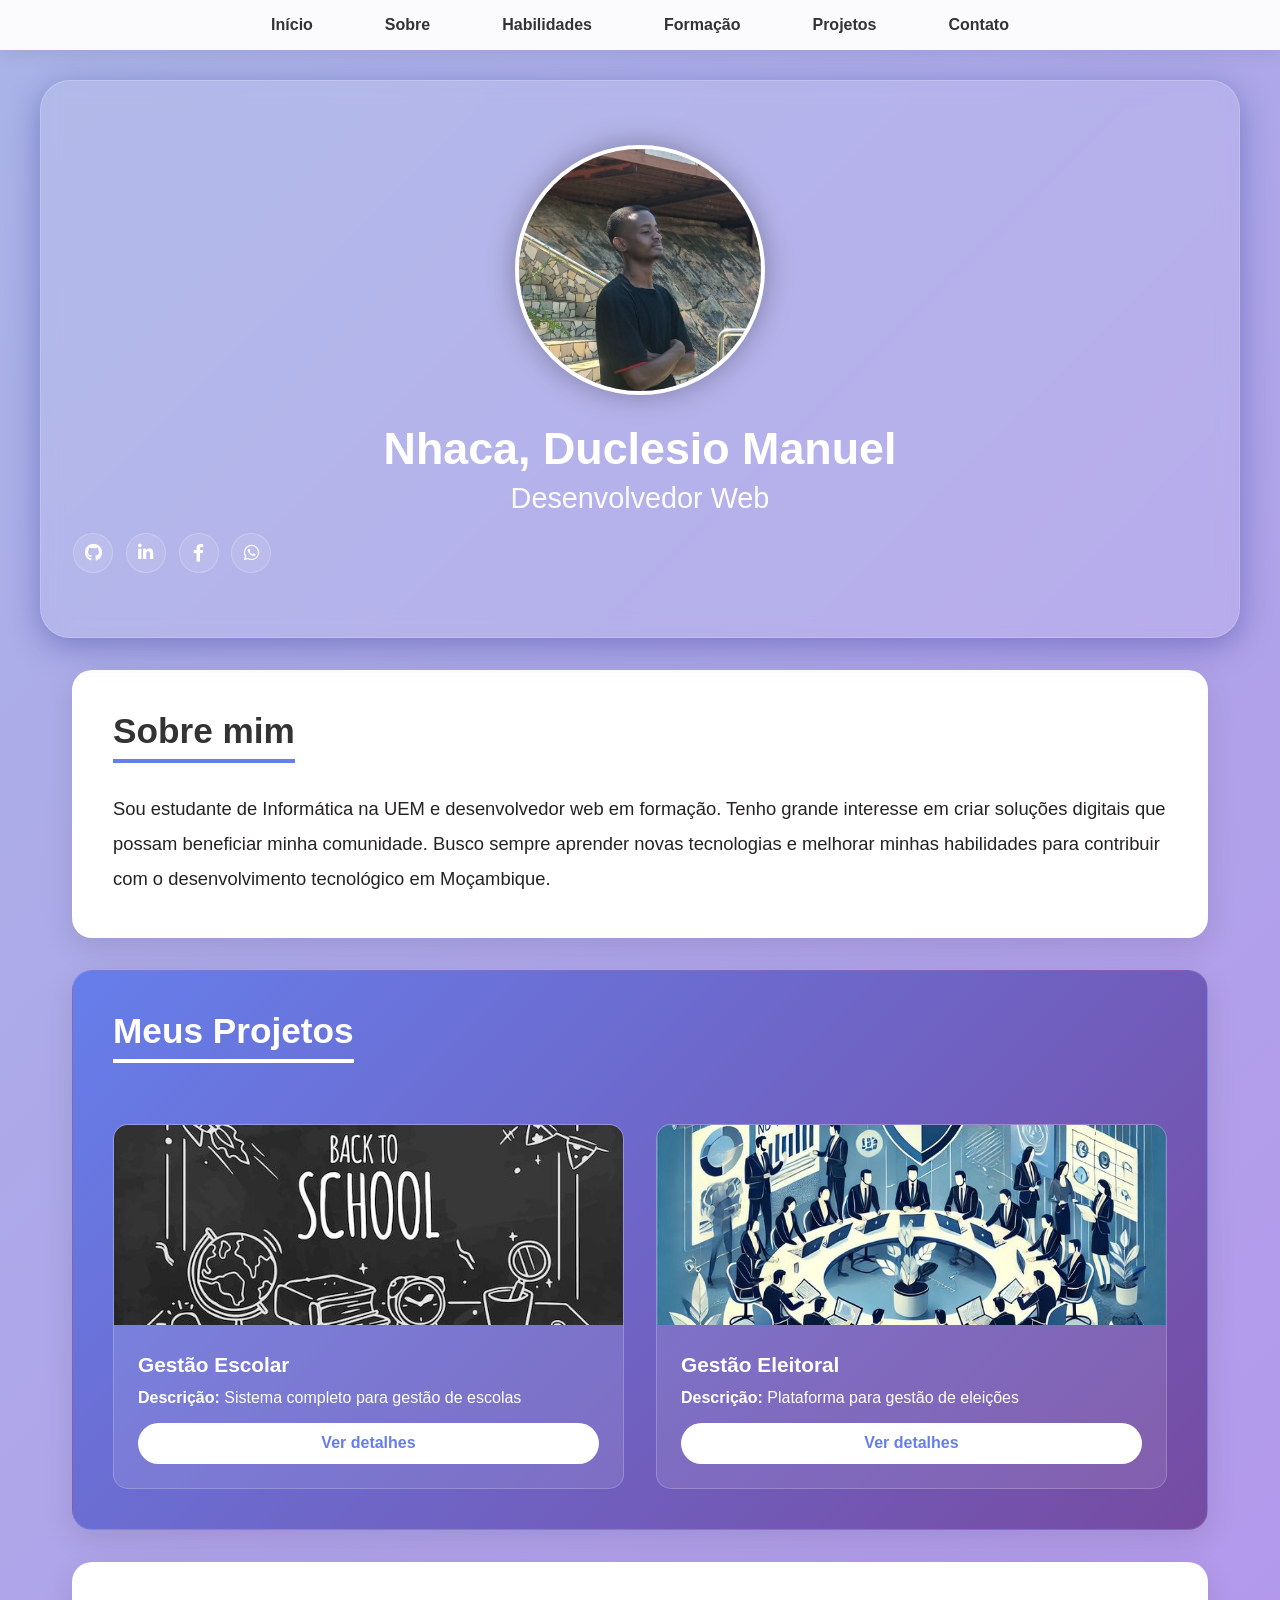
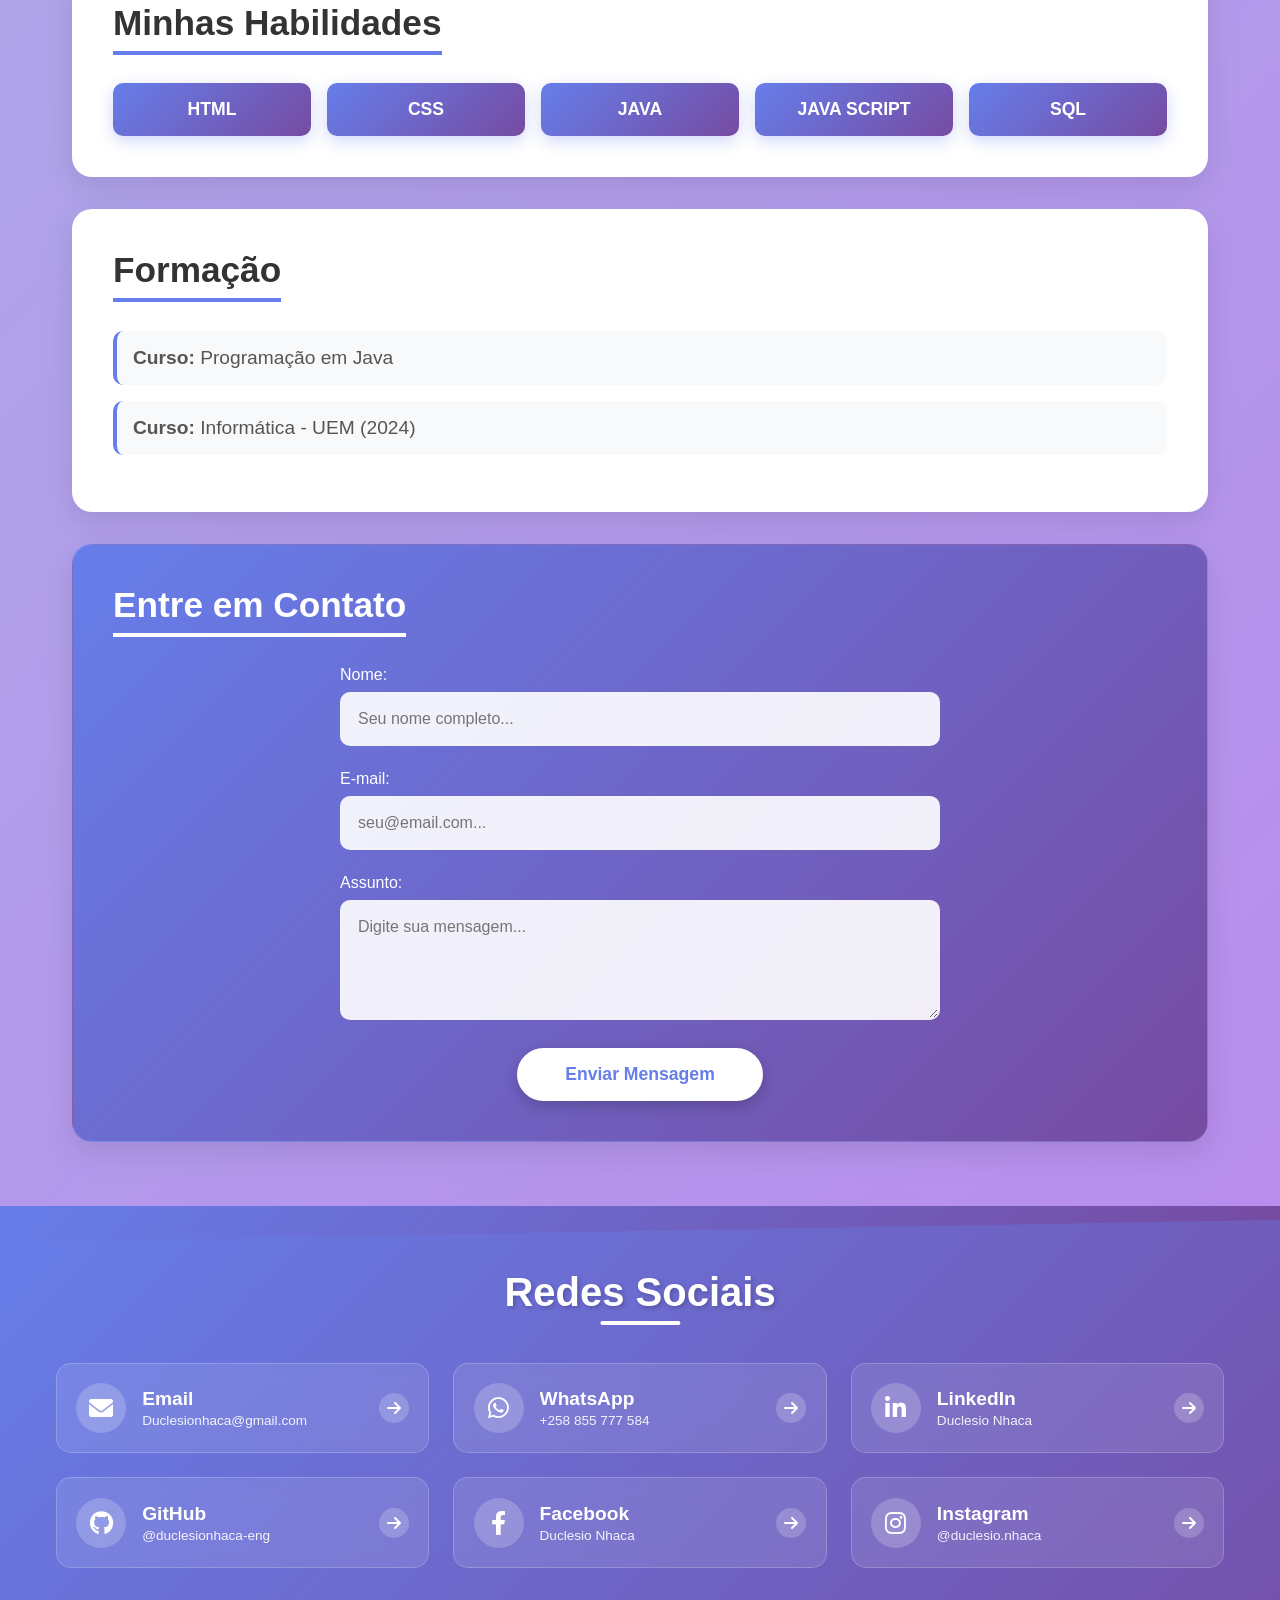
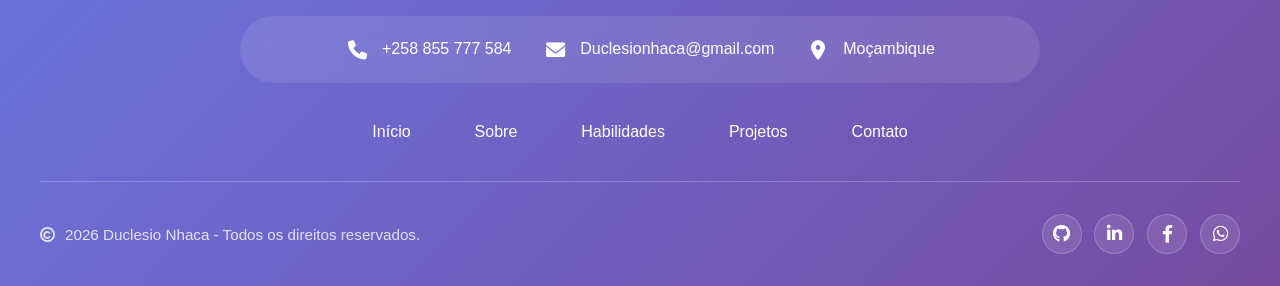
==== index.html @ 6b8e03f1 "criado portifolio" ====
<!DOCTYPE html>
<html lang="pt">
<head>
    <meta charset="UTF-8">
    <meta name="viewport" content="width=device-width, initial-scale=1.0">
    <link rel="stylesheet" href="style.css">
    <link rel="stylesheet" href="https://cdnjs.cloudflare.com/ajax/libs/font-awesome/6.0.0/css/all.min.css">
    <title>Meu Portfólio</title>
</head>
<body>
    <!-- MENU DE Principal -->
    <div class="menu">
        <ul>
            <li><a href="#home">Início</a></li>
            <li><a href="#sobre">Sobre</a></li>
            <li><a href="#habilidades">Habilidades</a></li>
            <li><a href="#formacao">Formação</a></li>
            <li><a href="#projetos">Projetos</a></li>
            <li><a href="#contato">Contato</a></li>
        </ul>
    </div>

   
    <header id="home">
        
        <img src="minha.jpeg" alt="Minha foto" class="minha-foto">
        <h1>Nhaca, Duclesio Manuel</h1>
        <h2>Desenvolvedor Web</h2><br>
            <div class="rede">
         <div class="sociais-mini">
                <a href="https://github.com/duclesionhaca-eng" target="_blank" class="mini-social" title="GitHub">
                    <i class="fab fa-github"></i>
                </a>
                <a href="https://www.linkedin.com/in/duclesio-nhaca" target="_blank" class="mini-social" title="LinkedIn">
                    <i class="fab fa-linkedin-in"></i>
                </a>
                <a href="https://facebook.com/DuclesioNhaca" target="_blank" class="mini-social" title="Facebook">
                    <i class="fab fa-facebook-f"></i>
                </a>
                <a href="https://wa.me/258855777584" target="_blank" class="mini-social" title="WhatsApp">
                    <i class="fab fa-whatsapp"></i>
                </a>
            </div>
</div>
    </header>

    <main>
        <!-- SEÇÃO SOBRE MIM -->
        <section id="sobre" class="secao">
            <h2>Sobre mim</h2>
            <p>
                Sou estudante de Informática na UEM e desenvolvedor web em formação. 
                Tenho grande interesse em criar soluções digitais que possam beneficiar 
                minha comunidade. Busco sempre aprender novas tecnologias e melhorar 
                minhas habilidades para contribuir com o desenvolvimento tecnológico 
                em Moçambique.
            </p>
        </section>

        <!-- SEÇÃO PROJETOS -->
        <section id="projetos" class="secao">
    <h2>Meus Projetos</h2>
    <div class="container-projetos">
        <div class="card-projeto">
            <img src="escola.jfif" alt="Projeto escolar" class="img-projeto">
            <div>
                <h3>Gestão Escolar</h3>
                <p><strong>Descrição:</strong> Sistema completo para gestão de escolas</p>
                
                <a href="projeto-escola.html" class="btn-projeto">Ver detalhes</a>
            </div>
        </div>
        
        <div class="card-projeto">
            <img src="sge.jfif" alt="Projeto eleitoral" class="img-projeto">
            <div>
                <h3>Gestão Eleitoral</h3>
                <p><strong>Descrição:</strong> Plataforma para gestão de eleições</p>
               
                <a href="projeto-eleitoral.html" class="btn-projeto">Ver detalhes</a>
            </div>
        </div>
    </div>
</section>

        <!-- SEÇÃO HABILIDADES -->
        <section id="habilidades" class="secao">
            <h2>Minhas Habilidades</h2>
            <ul class="lista-habilidades">
                <li>HTML</li>
                <li>CSS</li>
                <li>JAVA</li>
                <li>JAVA SCRIPT</li>
                <li>SQL</li>
            </ul>
        </section>

        <!-- SEÇÃO FORMAÇÃO -->
        <section id="formacao" class="secao">
            <h2>Formação</h2>
            <div class="item-formacao">
                <strong>Curso:</strong> Programação em Java
            </div>
            <div class="item-formacao">
                <strong>Curso:</strong> Informática - UEM (2024)
            </div>
        </section>

        <!-- SEÇÃO CONTATO -->
        <section id="contato" class="secao">
            <h2>Entre em Contato</h2>
            <form>
                <div class="form-grupo">
                    <label for="nome">Nome:</label>
                    <input type="text" id="nome" name="nome" placeholder="Seu nome completo...">
                </div>
                
                <div class="form-grupo">
                    <label for="email">E-mail:</label>
                    <input type="email" id="email" name="email" placeholder="seu@email.com...">
                </div>

                <div class="form-grupo">
                    <label for="assunto">Assunto:</label>
                    <textarea id="assunto" name="assunto" placeholder="Digite sua mensagem..."></textarea>
                </div>

                <div class="container-botao">
                    <button type="submit" class="btn-enviar">Enviar Mensagem</button>
                </div>
            </form>
        </section>
    </main>

    <!-- RODAPE  -->
    <footer>
        <h2>Redes Sociais</h2>
        
        <!-- Cards de Redes Sociais -->
        <div class="cards-sociais">
            <a href="mailto:Duclesionhaca@gmail.com" class="card-social email">
                <div class="icone-social">
                    <i class="fas fa-envelope"></i>
                </div>
                <div class="info-social">
                    <h3>Email</h3>
                    <p>Duclesionhaca@gmail.com</p>
                </div>
                <div class="seta-social">
                    <i class="fas fa-arrow-right"></i>
                </div>
            </a>

            <a href="https://wa.me/258855777584" target="_blank" class="card-social whatsapp">
                <div class="icone-social">
                    <i class="fab fa-whatsapp"></i>
                </div>
                <div class="info-social">
                    <h3>WhatsApp</h3>
                    <p>+258 855 777 584</p>
                </div>
                <div class="seta-social">
                    <i class="fas fa-arrow-right"></i>
                </div>
            </a>

            <a href="https://www.linkedin.com/in/duclesio-nhaca" target="_blank" class="card-social linkedin">
                <div class="icone-social">
                    <i class="fab fa-linkedin-in"></i>
                </div>
                <div class="info-social">
                    <h3>LinkedIn</h3>
                    <p>Duclesio Nhaca</p>
                </div>
                <div class="seta-social">
                    <i class="fas fa-arrow-right"></i>
                </div>
            </a>

            <a href="https://github.com/duclesionhaca-eng" target="_blank" class="card-social github">
                <div class="icone-social">
                    <i class="fab fa-github"></i>
                </div>
                <div class="info-social">
                    <h3>GitHub</h3>
                    <p>@duclesionhaca-eng</p>
                </div>
                <div class="seta-social">
                    <i class="fas fa-arrow-right"></i>
                </div>
            </a>

            <a href="https://facebook.com/DuclesioNhaca" target="_blank" class="card-social facebook">
                <div class="icone-social">
                    <i class="fab fa-facebook-f"></i>
                </div>
                <div class="info-social">
                    <h3>Facebook</h3>
                    <p>Duclesio Nhaca</p>
                </div>
                <div class="seta-social">
                    <i class="fas fa-arrow-right"></i>
                </div>
            </a>

            <a href="#" target="_blank" class="card-social instagram">
                <div class="icone-social">
                    <i class="fab fa-instagram"></i>
                </div>
                <div class="info-social">
                    <h3>Instagram</h3>
                    <p>@duclesio.nhaca</p>
                </div>
                <div class="seta-social">
                    <i class="fas fa-arrow-right"></i>
                </div>
            </a>
        </div>

       
        <div class="info-contato-simples">
            <div class="item-contato">
                <i class="fas fa-phone"></i>
                <span>+258 855 777 584</span>
            </div>
            <div class="item-contato">
                <i class="fas fa-envelope"></i>
                <span>Duclesionhaca@gmail.com</span>
            </div>
            <div class="item-contato">
                <i class="fas fa-map-marker-alt"></i>
                <span>Moçambique</span>
            </div>
        </div>

       
        <div class="links-rapidos">
            <a href="#home" class="link-rapido">Início</a>
            <a href="#sobre" class="link-rapido">Sobre</a>
            <a href="#habilidades" class="link-rapido">Habilidades</a>
            <a href="#projetos" class="link-rapido">Projetos</a>
            <a href="#contato" class="link-rapido">Contato</a>
        </div>
        

        
        <div class="rodape-inferior">
            <p class="copyright">
                <i class="far fa-copyright"></i> 2026 Duclesio Nhaca - Todos os direitos reservados.
            </p>
            
            <div class="sociais-mini">
                <a href="https://github.com/duclesionhaca-eng" target="_blank" class="mini-social" title="GitHub">
                    <i class="fab fa-github"></i>
                </a>
                <a href="https://www.linkedin.com/in/duclesio-nhaca" target="_blank" class="mini-social" title="LinkedIn">
                    <i class="fab fa-linkedin-in"></i>
                </a>
                <a href="https://facebook.com/DuclesioNhaca" target="_blank" class="mini-social" title="Facebook">
                    <i class="fab fa-facebook-f"></i>
                </a>
                <a href="https://wa.me/258855777584" target="_blank" class="mini-social" title="WhatsApp">
                    <i class="fab fa-whatsapp"></i>
                </a>
            </div>
            
        </div>
    </footer>
</body>
</html>
---- style.css ----
* {
    margin: 0;
    padding: 0;
    box-sizing: border-box;
    font-family: 'Segoe UI', Tahoma, Geneva, Verdana, sans-serif;
}

html {
    scroll-behavior: smooth;
}

body {
    background: linear-gradient(135deg, #a9b4e7 0%, #ba87ee 100%);
    min-height: 100vh;
    color: #333;
}


.menu {
    background: rgba(255, 255, 255, 0.95);
    padding: 1rem;
    position: fixed;
    width: 100%;
    top: 0;
    z-index: 1000;
    box-shadow: 0 2px 20px rgba(0,0,0,0.1);
    backdrop-filter: blur(10px);
}

.menu ul {
    display: flex;
    justify-content: center;
    list-style: none;
    gap: 2.5rem;
    flex-wrap: wrap;
}

.menu ul li a {
    text-decoration: none;
    color: #333;
    font-weight: 600;
    transition: all 0.3s;
    font-size: 1rem;
    padding: 0.5rem 1rem;
    border-radius: 5px;
}

.menu ul li a:hover {
    color: #667eea;
    background: rgba(102, 126, 234, 0.1);
}


#home {
    text-align: center;
    padding: 4rem 2rem;
    background: rgba(255, 255, 255, 0.1);
    border-radius: 30px;
    backdrop-filter: blur(10px);
    box-shadow: 0 8px 32px rgba(31, 38, 135, 0.37);
    margin: 80px auto 2rem;
    max-width: 1200px;
    border: 1px solid rgba(255, 255, 255, 0.18);
    color: white;
}

.minha-foto {
    width: 250px;
    height: 250px;
    border-radius: 50%;
    object-fit: cover;
    border: 4px solid white;
    box-shadow: 0 0 30px rgba(0,0,0,0.3);
    margin-bottom: 1.5rem;
    transition: transform 0.3s;
}

.minha-foto:hover {
    transform: scale(1.05);
}

#home h1 {
    font-size: 2.8rem;
    margin-bottom: 0.5rem;
    font-weight: 700;
}

#home h2 {
    font-size: 1.8rem;
    font-weight: 400;
    opacity: 0.95;
}


main {
    max-width: 1200px;
    margin: 0 auto;
    padding: 0 2rem;
}


.secao {
    background: white;
    border-radius: 20px;
    padding: 2.5rem;
    margin-bottom: 2rem;
    box-shadow: 0 10px 30px rgba(0,0,0,0.1);
    transition: all 0.3s;
    border: 1px solid rgba(255,255,255,0.1);
}

.secao:hover {
    transform: translateY(-5px);
    box-shadow: 0 15px 40px rgba(0,0,0,0.15);
}

.secao h2 {
    font-size: 2.2rem;
    margin-bottom: 1.8rem;
    color: #333;
    border-bottom: 4px solid #667eea;
    padding-bottom: 0.5rem;
    display: inline-block;
}


#sobre p {
    font-size: 1.15rem;
    line-height: 1.9;
    color: #242222;
}


#projetos {
    background: linear-gradient(135deg, #667eea 0%, #764ba2 100%);
    color: white;
}

#projetos h2 {
    color: white;
    border-bottom-color: white;
}

.container-projetos {
    display: grid;
    grid-template-columns: repeat(auto-fit, minmax(300px, 1fr));
    gap: 2rem;
    margin-top: 2rem;
}

.card-projeto {
    background: rgba(255, 255, 255, 0.1);
    border-radius: 15px;
    overflow: hidden;
    transition: all 0.3s;
    border: 1px solid rgba(255,255,255,0.2);
}

.card-projeto:hover {
    transform: translateY(-10px);
    background: rgba(255, 255, 255, 0.2);
}

.img-projeto {
    width: 100%;
    height: 200px;
    object-fit: cover;
}

.card-projeto div {
    padding: 1.5rem;
}

.card-projeto p {
    color: white;
    font-size: 1rem;
    margin-bottom: 1rem;
}

.card-projeto strong {
    color: white;
    font-weight: 600;
}

.btn-projeto {
    background: white;
    color: #667eea;
    border: none;
    padding: 0.7rem 1.5rem;
    border-radius: 25px;
    font-weight: 600;
    cursor: pointer;
    transition: all 0.3s;
    width: 100%;
    font-size: 1rem;
}

.btn-projeto:hover {
    background: #667eea;
    color: white;
    transform: scale(1.05);
}


.lista-habilidades {
    display: grid;
    grid-template-columns: repeat(auto-fit, minmax(150px, 1fr));
    gap: 1rem;
    list-style: none;
}

.lista-habilidades li {
    background: linear-gradient(135deg, #667eea 0%, #764ba2 100%);
    color: white;
    padding: 1rem;
    border-radius: 10px;
    text-align: center;
    font-weight: 600;
    font-size: 1.1rem;
    transition: all 0.3s;
    box-shadow: 0 5px 15px rgba(102, 126, 234, 0.3);
}

.lista-habilidades li:hover {
    transform: scale(1.05);
    box-shadow: 0 8px 25px rgba(102, 126, 234, 0.4);
}


.item-formacao {
    font-size: 1.2rem;
    color: #555;
    background: #f8f9fa;
    padding: 1rem;
    border-radius: 10px;
    border-left: 4px solid #667eea;
    margin-bottom: 1rem;
}

/* ===== CONTATO ===== */
#contato {
    background: linear-gradient(135deg, #667eea 0%, #764ba2 100%);
    color: white;
}

#contato h2 {
    color: white;
    border-bottom-color: white;
}

form {
    max-width: 600px;
    margin: 0 auto;
}

.form-grupo {
    margin-bottom: 1.5rem;
}

label {
    display: block;
    margin-bottom: 0.5rem;
    font-weight: 500;
    color: white;
}

input, textarea {
    width: 100%;
    padding: 1rem;
    border: 2px solid rgba(255,255,255,0.1);
    border-radius: 10px;
    font-size: 1rem;
    transition: all 0.3s;
    background: rgba(255,255,255,0.9);
}

input:focus, textarea:focus {
    outline: none;
    border-color: white;
    box-shadow: 0 0 0 3px rgba(255,255,255,0.3);
}

textarea {
    min-height: 120px;
    resize: vertical;
}

.container-botao {
    text-align: center;
}

.btn-enviar {
    background: white;
    color: #667eea;
    border: none;
    padding: 1rem 3rem;
    border-radius: 30px;
    font-weight: 600;
    font-size: 1.1rem;
    cursor: pointer;
    transition: all 0.3s;
    box-shadow: 0 5px 15px rgba(0,0,0,0.2);
}

.btn-enviar:hover {
    background: #f8f9fa;
    transform: scale(1.05);
    box-shadow: 0 8px 25px rgba(0,0,0,0.3);
}


footer {
    background: linear-gradient(135deg, #667eea 0%, #764ba2 100%);
    padding: 4rem 2rem 2rem;
    margin-top: 4rem;
    color: white;
    position: relative;
    overflow: hidden;
}


footer::before {
    content: '';
    position: absolute;
    top: 0;
    left: 0;
    right: 0;
    height: 50px;
    background: linear-gradient(135deg, #667eea 0%, #764ba2 100%);
    transform: skewY(-1deg) translateY(-25px);
}

footer h2 {
    text-align: center;
    font-size: 2.5rem;
    margin-bottom: 3rem;
    color: white;
    position: relative;
    display: inline-block;
    left: 50%;
    transform: translateX(-50%);
    text-shadow: 2px 2px 4px rgba(0,0,0,0.2);
}

footer h2::after {
    content: '';
    position: absolute;
    bottom: -10px;
    left: 50%;
    transform: translateX(-50%);
    width: 80px;
    height: 4px;
    background: white;
    border-radius: 2px;
}


.cards-sociais {
    display: grid;
    grid-template-columns: repeat(auto-fit, minmax(280px, 1fr));
    gap: 1.5rem;
    max-width: 1200px;
    margin: 0 auto 3rem;
    padding: 0 1rem;
}

.card-social {
    background: rgba(255, 255, 255, 0.1);
    backdrop-filter: blur(10px);
    border: 1px solid rgba(255, 255, 255, 0.2);
    border-radius: 15px;
    padding: 1.2rem;
    text-decoration: none;
    color: white;
    display: flex;
    align-items: center;
    gap: 1rem;
    position: relative;
    transition: all 0.3s ease;
    overflow: hidden;
}

.card-social::before {
    content: '';
    position: absolute;
    top: 0;
    left: 0;
    width: 100%;
    height: 100%;
    background: linear-gradient(45deg, transparent, rgba(255, 255, 255, 0.1), transparent);
    transform: translateX(-100%);
    transition: transform 0.6s;
}

.card-social:hover {
    transform: translateY(-5px);
    box-shadow: 0 15px 30px rgba(0, 0, 0, 0.3);
}

.card-social:hover::before {
    transform: translateX(100%);
}


.card-social.email:hover { background: linear-gradient(135deg, #D44638, #B23121); }
.card-social.whatsapp:hover { background: linear-gradient(135deg, #25D366, #128C7E); }
.card-social.linkedin:hover { background: linear-gradient(135deg, #0077B5, #005582); }
.card-social.github:hover { background: linear-gradient(135deg, #333, #24292e); }
.card-social.facebook:hover { background: linear-gradient(135deg, #1877F2, #0D5AB9); }
.card-social.instagram:hover { background: linear-gradient(135deg, #E4405F, #D42F7C, #833AB4); }

.icone-social {
    width: 50px;
    height: 50px;
    background: rgba(255, 255, 255, 0.2);
    border-radius: 50%;
    display: flex;
    align-items: center;
    justify-content: center;
    font-size: 1.5rem;
    transition: all 0.3s;
    flex-shrink: 0;
}

.card-social:hover .icone-social {
    transform: scale(1.1);
    background: white;
    color: #667eea;
}

.info-social {
    flex: 1;
    min-width: 0;
}

.info-social h3 {
    font-size: 1.2rem;
    margin-bottom: 0.2rem;
    font-weight: 600;
    white-space: nowrap;
    overflow: hidden;
    text-overflow: ellipsis;
}

.info-social p {
    font-size: 0.85rem;
    opacity: 0.9;
    white-space: nowrap;
    overflow: hidden;
    text-overflow: ellipsis;
}

.seta-social {
    width: 30px;
    height: 30px;
    background: rgba(255, 255, 255, 0.2);
    border-radius: 50%;
    display: flex;
    align-items: center;
    justify-content: center;
    transition: all 0.3s;
    flex-shrink: 0;
}

.card-social:hover .seta-social {
    background: white;
    color: #667eea;
    transform: translateX(5px);
}


.info-contato-simples {
    display: flex;
    justify-content: center;
    gap: 2rem;
    flex-wrap: wrap;
    margin-bottom: 2rem;
    padding: 1.5rem;
    background: rgba(255, 255, 255, 0.1);
    border-radius: 50px;
    backdrop-filter: blur(10px);
    max-width: 800px;
    margin-left: auto;
    margin-right: auto;
}

.item-contato {
    display: flex;
    align-items: center;
    gap: 0.8rem;
    color: white;
    font-size: 1rem;
}

.item-contato i {
    font-size: 1.2rem;
    width: 24px;
    text-align: center;
}


.links-rapidos {
    display: flex;
    justify-content: center;
    gap: 2rem;
    flex-wrap: wrap;
    margin-bottom: 2rem;
}

.link-rapido {
    color: white;
    text-decoration: none;
    font-weight: 500;
    padding: 0.5rem 1rem;
    border-radius: 25px;
    transition: all 0.3s;
    position: relative;
}

.link-rapido::after {
    content: '';
    position: absolute;
    bottom: 0;
    left: 50%;
    transform: translateX(-50%);
    width: 0;
    height: 2px;
    background: white;
    transition: width 0.3s;
}

.link-rapido:hover {
    background: rgba(255, 255, 255, 0.1);
}

.link-rapido:hover::after {
    width: 80%;
}


.rodape-inferior {
    border-top: 1px solid rgba(255, 255, 255, 0.2);
    padding-top: 2rem;
    display: flex;
    justify-content: space-between;
    align-items: center;
    flex-wrap: wrap;
    gap: 1rem;
    max-width: 1200px;
    margin: 0 auto;
}

.copyright {
    color: rgba(255, 255, 255, 0.8);
    font-size: 0.95rem;
}

.copyright i {
    margin-right: 0.3rem;
}

.sociais-mini {
    display: flex;
    gap: 0.8rem;
}

.mini-social {
    width: 40px;
    height: 40px;
    background: rgba(255, 255, 255, 0.1);
    border-radius: 50%;
    display: flex;
    align-items: center;
    justify-content: center;
    color: white;
    text-decoration: none;
    transition: all 0.3s;
    border: 1px solid rgba(255, 255, 255, 0.2);
    font-size: 1.1rem;
    position: relative;
}

.mini-social:hover {
    background: white;
    color: #667eea;
    transform: translateY(-3px);
}


.mini-social::before {
    content: attr(title);
    position: absolute;
    bottom: 100%;
    left: 50%;
    transform: translateX(-50%) translateY(-10px);
    background: rgba(0, 0, 0, 0.8);
    color: white;
    padding: 0.5rem 1rem;
    border-radius: 5px;
    font-size: 0.8rem;
    white-space: nowrap;
    opacity: 0;
    visibility: hidden;
    transition: all 0.3s;
    pointer-events: none;
}

.mini-social::after {
    content: '';
    position: absolute;
    bottom: 100%;
    left: 50%;
    transform: translateX(-50%) translateY(5px);
    border-width: 5px;
    border-style: solid;
    border-color: rgba(0, 0, 0, 0.8) transparent transparent transparent;
    opacity: 0;
    visibility: hidden;
    transition: all 0.3s;
}

.mini-social:hover::before,
.mini-social:hover::after {
    opacity: 1;
    visibility: visible;
    transform: translateX(-50%) translateY(0);
}


@keyframes fadeIn {
    from {
        opacity: 0;
        transform: translateY(20px);
    }
    to {
        opacity: 1;
        transform: translateY(0);
    }
}

.secao {
    animation: fadeIn 0.6s ease-out;
}


@media (max-width: 768px) {
    .menu ul {
        gap: 1rem;
    }
    
    .menu ul li a {
        font-size: 0.9rem;
        padding: 0.3rem 0.5rem;
    }
    
    #home h1 {
        font-size: 2rem;
    }
    
    #home h2 {
        font-size: 1.3rem;
    }
    
    .minha-foto {
        width: 180px;
        height: 180px;
    }
    
    .secao {
        padding: 1.5rem;
    }
    
    .secao h2 {
        font-size: 1.8rem;
    }
    
    .lista-habilidades {
        grid-template-columns: repeat(2, 1fr);
    }
    
    footer h2 {
        font-size: 2rem;
        margin-bottom: 2rem;
    }

    .cards-sociais {
        grid-template-columns: 1fr;
    }

    .info-contato-simples {
        flex-direction: column;
        align-items: center;
        gap: 1rem;
        border-radius: 20px;
        padding: 1.5rem;
    }

    .item-contato {
        width: 100%;
        justify-content: center;
    }

    .links-rapidos {
        gap: 1rem;
    }

    .link-rapido {
        font-size: 0.9rem;
        padding: 0.4rem 0.8rem;
    }

    .rodape-inferior {
        flex-direction: column;
        text-align: center;
    }
}


@media (max-width: 480px) {
    .menu ul {
        gap: 0.5rem;
    }
    
    .menu ul li a {
        font-size: 0.8rem;
        padding: 0.2rem 0.4rem;
    }
    
    #home {
        padding: 2rem 1rem;
    }
    
    #home h1 {
        font-size: 1.6rem;
    }
    
    #home h2 {
        font-size: 1.1rem;
    }
    
    .minha-foto {
        width: 140px;
        height: 140px;
    }
    
    .container-projetos {
        grid-template-columns: 1fr;
    }
    
    .lista-habilidades {
        grid-template-columns: 1fr;
    }
    
    footer {
        padding: 3rem 1rem 1.5rem;
    }

    .card-social {
        padding: 1rem;
    }

    .icone-social {
        width: 45px;
        height: 45px;
        font-size: 1.3rem;
    }

    .info-social h3 {
        font-size: 1.1rem;
    }

    .info-social p {
        font-size: 0.8rem;
    }

    .links-rapidos {
        flex-direction: column;
        align-items: center;
        gap: 0.5rem;
    }

    .link-rapido {
        width: 100%;
        text-align: center;
        padding: 0.6rem;
        background: rgba(255, 255, 255, 0.1);
        border-radius: 25px;
    }

    .link-rapido::after {
        display: none;
    }

    .sociais-mini {
        justify-content: center;
        flex-wrap: wrap;
    }
}



/*Style para os progetos*/
.projeto-container {
    max-width: 1200px;
    margin: 100px auto 2rem;
    padding: 0 2rem;
}


.projeto-card {
    background: white;
    border-radius: 30px;
    padding: 2.5rem;
    box-shadow: 0 10px 30px rgba(0,0,0,0.1);
}


.projeto-header {
    text-align: center;
    margin-bottom: 2rem;
}

.projeto-header h1 {
    font-size: 2.5rem;
    color: #333;
    margin-bottom: 1rem;
}

.projeto-categoria {
    background: linear-gradient(135deg, #667eea 0%, #764ba2 100%);
    color: white;
    padding: 0.5rem 1.5rem;
    border-radius: 25px;
    display: inline-block;
    font-weight: 600;
    font-size: 0.9rem;
}


.projeto-imagem-principal {
    width: 100%;
    max-height: 400px;
    object-fit: cover;
    border-radius: 20px;
    margin-bottom: 2rem;
    box-shadow: 0 5px 15px rgba(0,0,0,0.2);
}


.projeto-grid {
    display: grid;
    grid-template-columns: 2fr 1fr;
    gap: 2rem;
    margin-bottom: 2rem;
}


.projeto-descricao h2,
.projeto-lateral h2 {
    font-size: 1.5rem;
    color: #333;
    border-bottom: 3px solid #667eea;
    padding-bottom: 0.5rem;
    margin-bottom: 1.5rem;
}

.projeto-descricao p {
    font-size: 1.1rem;
    line-height: 1.8;
    color: #555;
    margin-bottom: 1rem;
}

.projeto-descricao ul {
    list-style: none;
    padding: 0;
}

.projeto-descricao ul li {
    padding: 0.5rem 0;
    color: #555;
    display: flex;
    align-items: center;
    gap: 0.5rem;
}

.projeto-descricao ul li i {
    color: #667eea;
    width: 20px;
}


.projeto-info-card {
    background: #f8f9fa;
    border-radius: 15px;
    padding: 1.5rem;
    margin-bottom: 1.5rem;
}

.projeto-info-card p {
    margin: 0.8rem 0;
    color: #555;
    display: flex;
    align-items: center;
    gap: 0.8rem;
}

.projeto-info-card i {
    color: #667eea;
    width: 25px;
    font-size: 1.2rem;
}

/* Tags */
.projeto-tags {
    display: flex;
    flex-wrap: wrap;
    gap: 0.5rem;
    margin-top: 0.5rem;
}

.projeto-tag {
    background: white;
    padding: 0.3rem 1rem;
    border-radius: 20px;
    color: #667eea;
    border: 1px solid #667eea;
    font-size: 0.9rem;
}

/* Galeria */
.projeto-galeria {
    margin-top: 2rem;
}

.projeto-galeria h2 {
    font-size: 1.5rem;
    color: #333;
    border-bottom: 3px solid #667eea;
    padding-bottom: 0.5rem;
    margin-bottom: 1.5rem;
}

.galeria-grid {
    display: grid;
    grid-template-columns: repeat(auto-fit, minmax(200px, 1fr));
    gap: 1rem;
}

.galeria-grid img {
    width: 100%;
    height: 150px;
    object-fit: cover;
    border-radius: 10px;
    transition: transform 0.3s;
    cursor: pointer;
}

.galeria-grid img:hover {
    transform: scale(1.05);
    box-shadow: 0 5px 15px rgba(0,0,0,0.3);
}

/* Botões */
.projeto-botoes {
    text-align: center;
    margin: 2rem 0;
}

.btn-demo, .btn-codigo {
    display: inline-block;
    padding: 0.8rem 1.5rem;
    border-radius: 25px;
    text-decoration: none;
    font-weight: 600;
    margin: 0 0.5rem;
    transition: all 0.3s;
}

.btn-demo {
    background: linear-gradient(135deg, #667eea 0%, #764ba2 100%);
    color: white;
}

.btn-codigo {
    background: #333;
    color: white;
}

.btn-demo:hover, .btn-codigo:hover {
    transform: translateY(-3px);
    box-shadow: 0 5px 15px rgba(0,0,0,0.3);
}

.btn-voltar {
    display: inline-block;
    background: linear-gradient(135deg, #667eea 0%, #764ba2 100%);
    color: white;
    text-decoration: none;
    padding: 0.8rem 2rem;
    border-radius: 25px;
    font-weight: 600;
    margin-top: 2rem;
    transition: all 0.3s;
}

.btn-voltar:hover {
    transform: scale(1.05);
    box-shadow: 0 5px 15px rgba(102, 126, 234, 0.4);
}

/* Footer simplificado para páginas de projeto */
.projeto-footer {
    background: linear-gradient(135deg, #667eea 0%, #764ba2 100%);
    padding: 2rem;
    margin-top: 4rem;
    color: white;
    text-align: center;
}

/* Responsividade */
@media (max-width: 768px) {
    .projeto-grid {
        grid-template-columns: 1fr;
    }
    
    .projeto-header h1 {
        font-size: 2rem;
    }
    
    .projeto-container {
        margin: 80px auto 2rem;
    }
    
    .btn-demo, .btn-codigo {
        display: block;
        margin: 1rem 0;
    }
}

@media (max-width: 480px) {
    .projeto-card {
        padding: 1.5rem;
    }
    
    .projeto-header h1 {
        font-size: 1.6rem;
    }
    
    .galeria-grid {
        grid-template-columns: 1fr;
    }
}


.card-projeto h3 {
    color: white;
    font-size: 1.3rem;
    margin-bottom: 0.8rem;
}


.btn-projeto {
    display: inline-block;
    background: white;
    color: #667eea;
    border: none;
    padding: 0.7rem 1.5rem;
    border-radius: 25px;
    font-weight: 600;
    cursor: pointer;
    transition: all 0.3s;
    width: 100%;
    font-size: 1rem;
    text-align: center;
    text-decoration: none;
}

.btn-projeto:hover {
    background: #667eea;
    color: white;
    transform: scale(1.05);
    text-decoration: none;
}


.menu {
    background: rgba(255, 255, 255, 0.95);
    padding: 1rem;
    position: fixed;
    width: 100%;
    top: 0;
    z-index: 1000;
    box-shadow: 0 2px 20px rgba(0,0,0,0.1);
    backdrop-filter: blur(10px);
}


.projeto-container {
    max-width: 1200px;
    margin: 100px auto 2rem;
    padding: 0 2rem;
}


.projeto-info-card {
    background: #f8f9fa;
    border-radius: 15px;
    padding: 1.5rem;
    margin-bottom: 1.5rem;
    box-shadow: 0 2px 10px rgba(0,0,0,0.05);
}


.projeto-info-card:hover {
    transform: translateY(-3px);
    box-shadow: 0 5px 20px rgba(102, 126, 234, 0.15);
    transition: all 0.3s;
}


.projeto-tag {
    background: white;
    padding: 0.3rem 1rem;
    border-radius: 20px;
    color: #667eea;
    border: 1px solid #667eea;
    font-size: 0.9rem;
    transition: all 0.3s;
}

.projeto-tag:hover {
    background: #667eea;
    color: white;
    transform: scale(1.05);
}

/*
.galeria-grid img {
    width: 100%;
    height: 150px;
    object-fit: cover;
    border-radius: 10px;
    transition: all 0.3s;
    cursor: pointer;
    border: 2px solid transparent;
}*/

.galeria-grid img:hover {
    transform: scale(1.05);
    box-shadow: 0 5px 15px rgba(0,0,0,0.3);
    border-color: #667eea;
}


@media (max-width: 768px) {
    .projeto-grid {
        grid-template-columns: 1fr;
    }
    
    .projeto-header h1 {
        font-size: 2rem;
    }
    
    .projeto-container {
        margin: 80px auto 2rem;
    }
    
    .btn-demo, .btn-codigo {
        display: block;
        margin: 1rem 0;
    }
    
    .projeto-botoes {
        display: flex;
        flex-direction: column;
        gap: 1rem;
    }
}


@media (max-width: 480px) {
    .projeto-card {
        padding: 1.5rem;
    }
    
    .projeto-header h1 {
        font-size: 1.6rem;
    }
    
    .galeria-grid {
        grid-template-columns: 1fr;
    }
    
    .projeto-descricao ul li {
        font-size: 0.95rem;
    }
    
    .projeto-info-card p {
        font-size: 0.95rem;
    }
}


.projeto-card, .card-projeto, .projeto-info-card {
    animation: fadeInUp 0.6s ease-out;
}

@keyframes fadeInUp {
    from {
        opacity: 0;
        transform: translateY(20px);
    }
    to {
        opacity: 1;
        transform: translateY(0);
    }
}


a:focus {
    outline: 2px solid #667eea;
    outline-offset: 2px;
}


.projeto-footer {
    background: linear-gradient(135deg, #667eea 0%, #764ba2 100%);
    padding: 2rem;
    margin-top: 4rem;
    color: white;
    text-align: center;
}

.projeto-footer .copyright {
    color: rgba(255, 255, 255, 0.9);
    font-size: 0.95rem;
}


.btn-projeto {
    display: inline-block;
    background: white;
    color: #667eea;
    border: none;
    padding: 0.7rem 1.5rem;
    border-radius: 25px;
    font-weight: 600;
    cursor: pointer;
    transition: all 0.3s;
    width: 100%;
    font-size: 1rem;
    text-align: center;
    text-decoration: none; 
}

.btn-projeto:hover {
    background: #667eea;
    color: white;
    transform: scale(1.05);
    text-decoration: none;
}
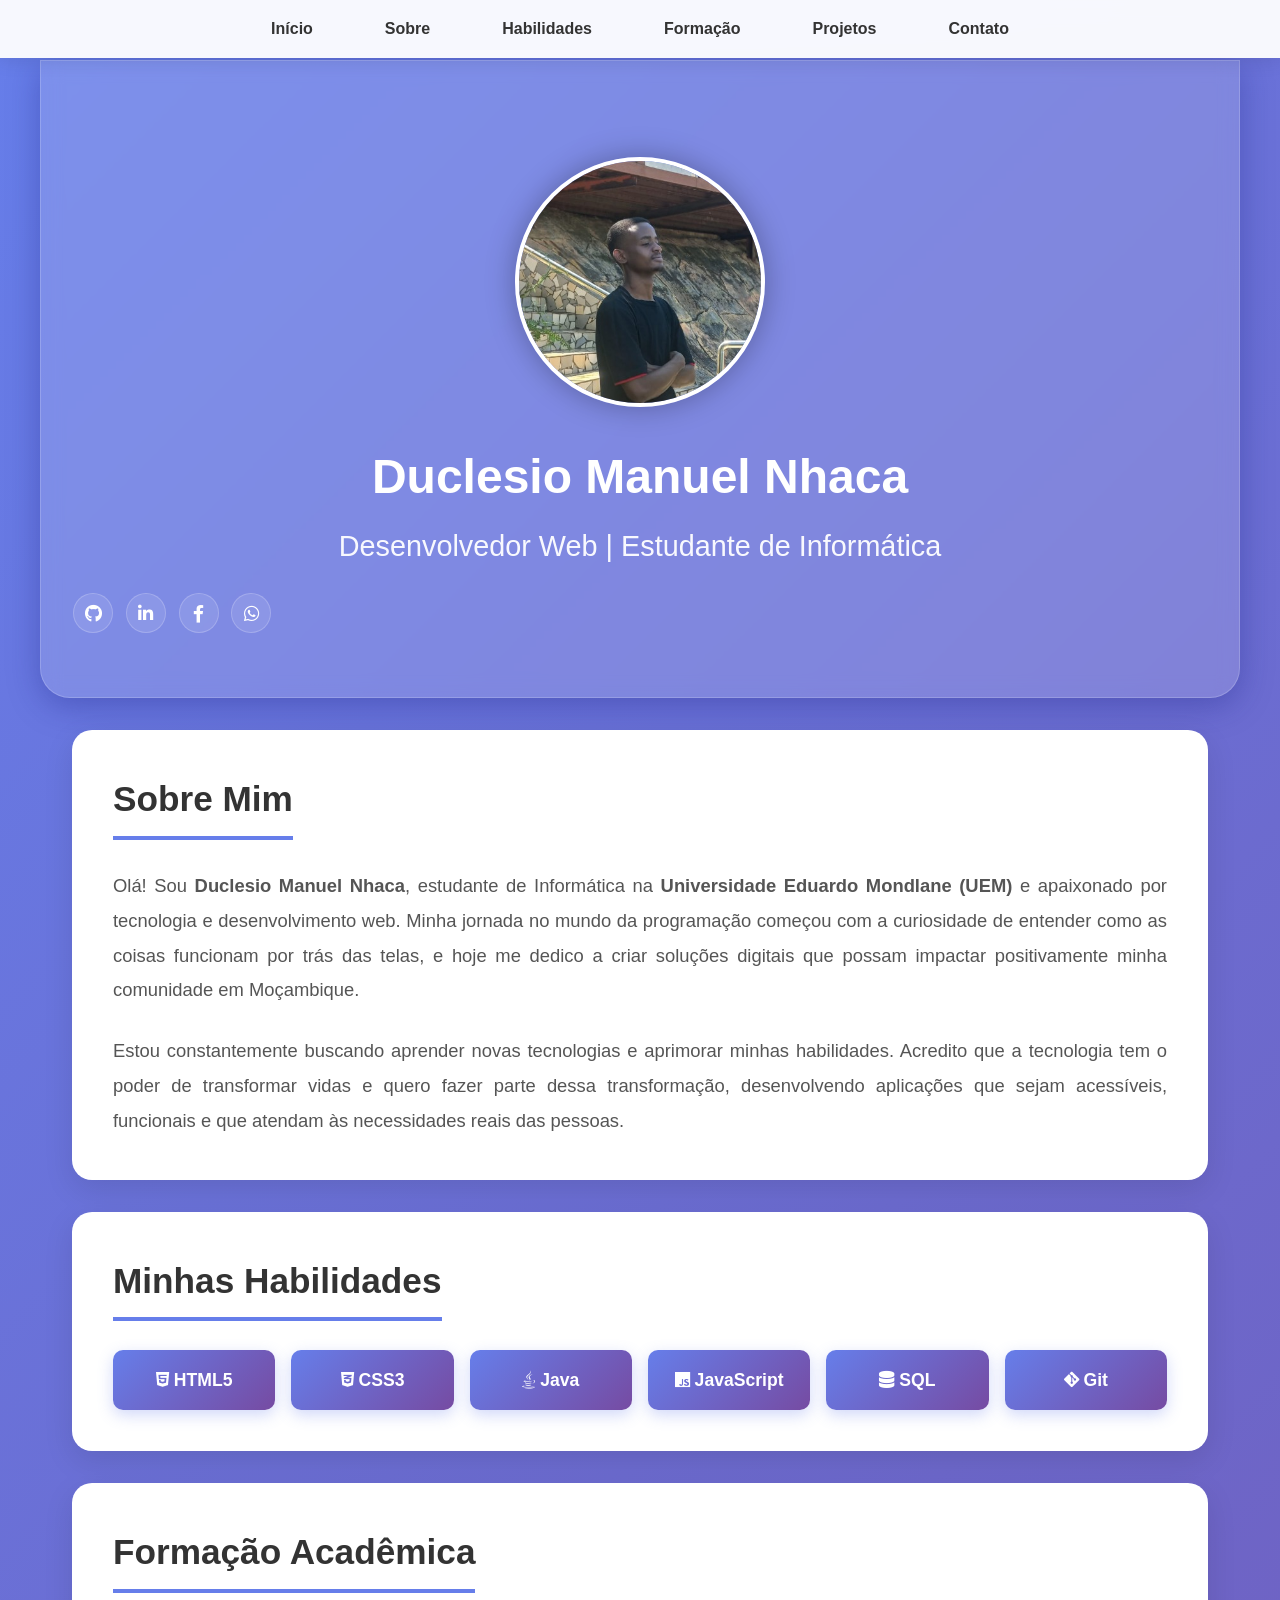
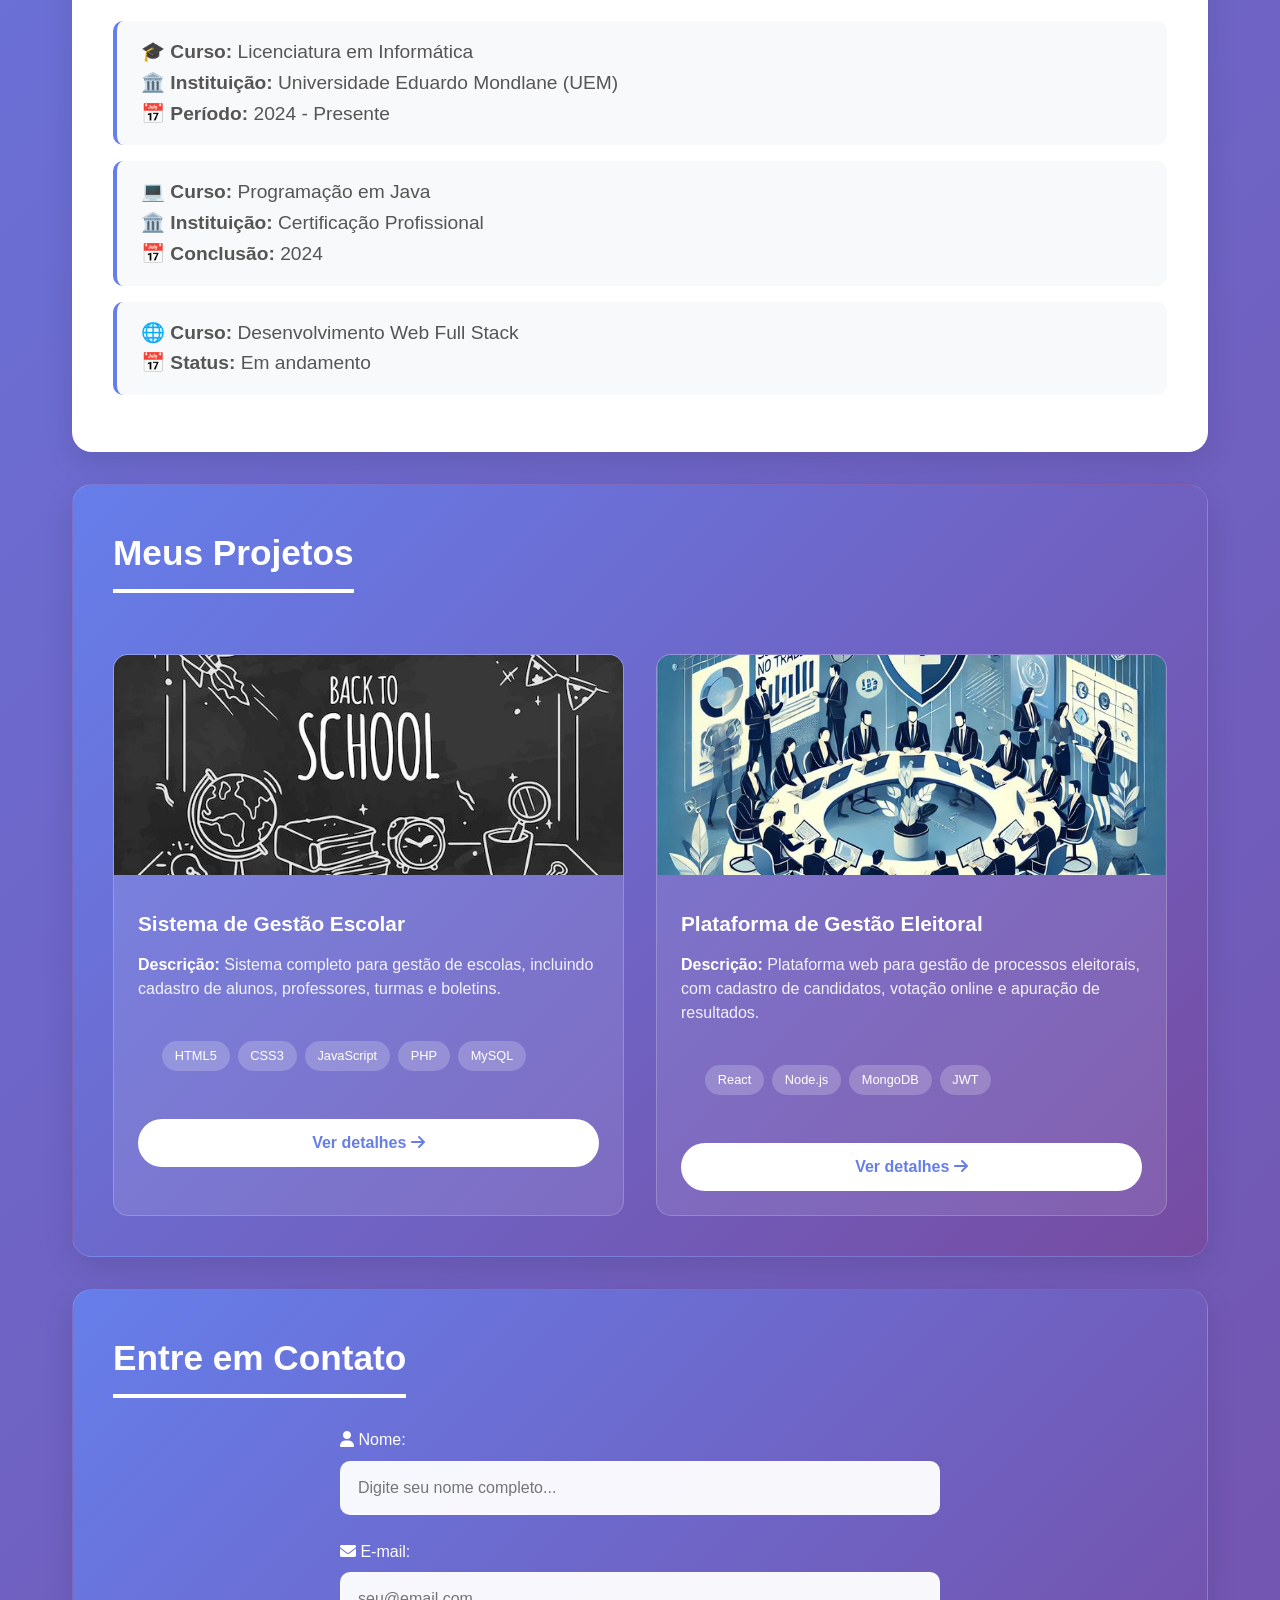
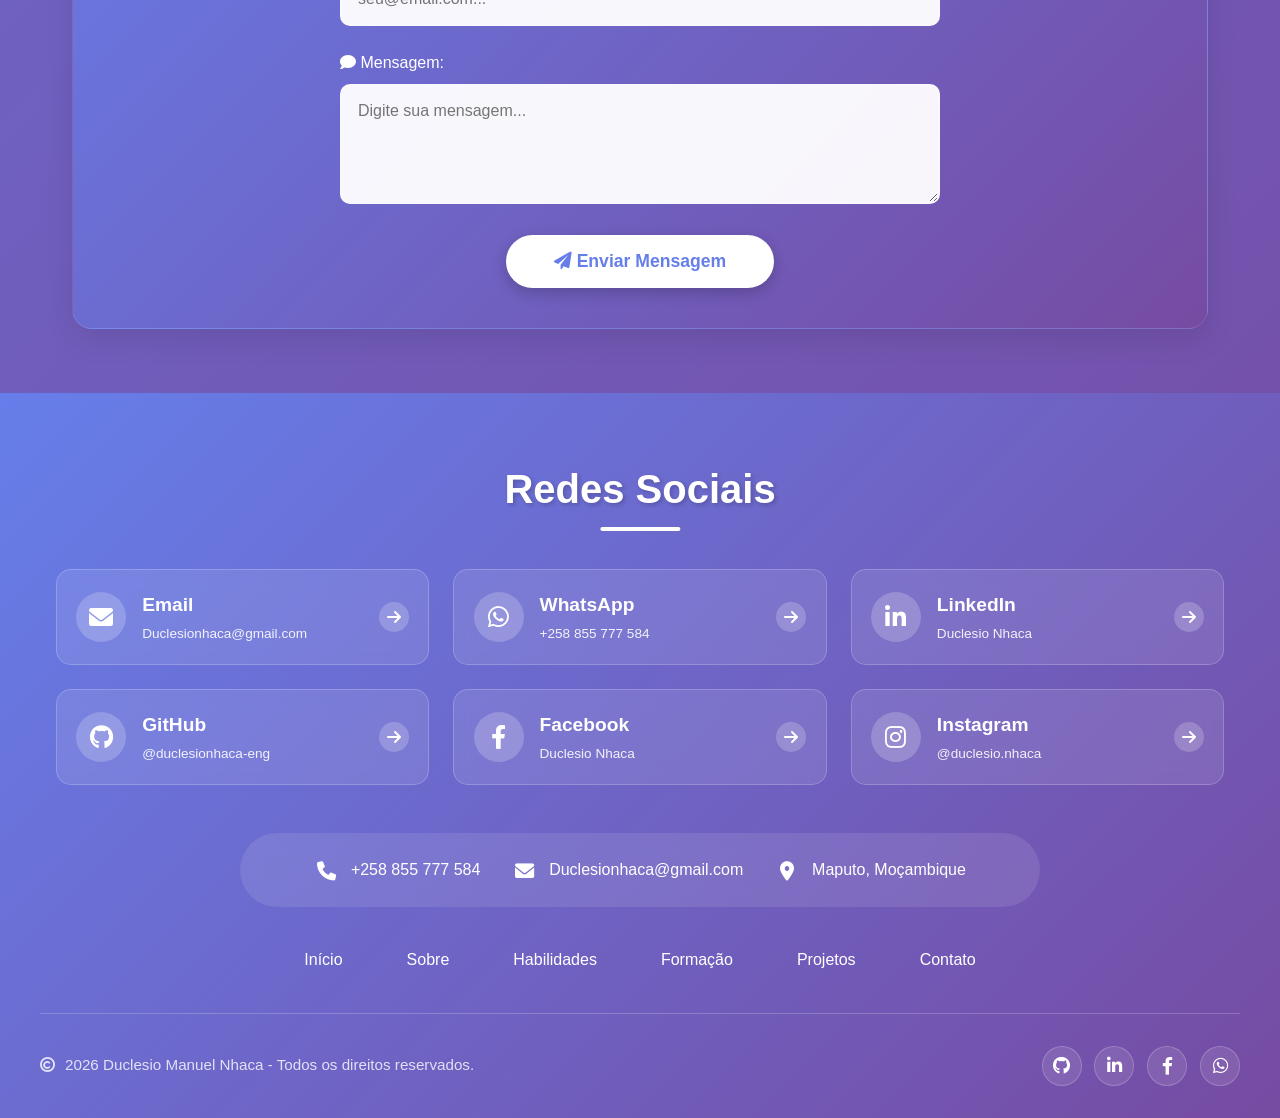
==== commit f8f5c3d3: "feat: atualização completa do portfólio - Adicionado formulário de contato funcional - Melhorias no " ====
--- a/index.html
+++ b/index.html
@@ -3,13 +3,18 @@
 <head>
     <meta charset="UTF-8">
     <meta name="viewport" content="width=device-width, initial-scale=1.0">
+    <meta name="description" content="Portfólio profissional de Duclesio Manuel Nhaca - Desenvolvedor Web especializado em criação de soluções digitais">
+    <meta name="keywords" content="desenvolvedor web, programador, portfólio, Moçambique, HTML, CSS, JavaScript, Java">
+    <meta name="author" content="Duclesio Manuel Nhaca">
+    <meta name="robots" content="index, follow">
     <link rel="stylesheet" href="style.css">
     <link rel="stylesheet" href="https://cdnjs.cloudflare.com/ajax/libs/font-awesome/6.0.0/css/all.min.css">
-    <title>Meu Portfólio</title>
+    <script src="script.js"></script>
+    <title>Duclesio Nhaca | Desenvolvedor Web Profissional</title>
 </head>
 <body>
-    <!-- MENU DE Principal -->
-    <div class="menu">
+    <!-- MENU PRINCIPAL -->
+    <nav class="menu">
         <ul>
             <li><a href="#home">Início</a></li>
             <li><a href="#sobre">Sobre</a></li>
@@ -18,121 +23,157 @@
             <li><a href="#projetos">Projetos</a></li>
             <li><a href="#contato">Contato</a></li>
         </ul>
-    </div>
-
-   
+    </nav>
+
+    <!-- HEADER / HOME -->
     <header id="home">
-        
-        <img src="minha.jpeg" alt="Minha foto" class="minha-foto">
-        <h1>Nhaca, Duclesio Manuel</h1>
-        <h2>Desenvolvedor Web</h2><br>
-            <div class="rede">
-         <div class="sociais-mini">
-                <a href="https://github.com/duclesionhaca-eng" target="_blank" class="mini-social" title="GitHub">
-                    <i class="fab fa-github"></i>
-                </a>
-                <a href="https://www.linkedin.com/in/duclesio-nhaca" target="_blank" class="mini-social" title="LinkedIn">
-                    <i class="fab fa-linkedin-in"></i>
-                </a>
-                <a href="https://facebook.com/DuclesioNhaca" target="_blank" class="mini-social" title="Facebook">
-                    <i class="fab fa-facebook-f"></i>
-                </a>
-                <a href="https://wa.me/258855777584" target="_blank" class="mini-social" title="WhatsApp">
-                    <i class="fab fa-whatsapp"></i>
-                </a>
-            </div>
-</div>
+        <img src="minha.jpeg" alt="Duclesio Manuel Nhaca - Desenvolvedor Web" class="minha-foto">
+        <h1>Duclesio Manuel Nhaca</h1>
+        <h2>Desenvolvedor Web | Estudante de Informática</h2>
+        <div class="sociais-mini">
+            <a href="https://github.com/duclesionhaca-eng" target="_blank" class="mini-social" title="GitHub">
+                <i class="fab fa-github"></i>
+            </a>
+            <a href="https://www.linkedin.com/in/duclesio-nhaca" target="_blank" class="mini-social" title="LinkedIn">
+                <i class="fab fa-linkedin-in"></i>
+            </a>
+            <a href="https://facebook.com/DuclesioNhaca" target="_blank" class="mini-social" title="Facebook">
+                <i class="fab fa-facebook-f"></i>
+            </a>
+            <a href="https://wa.me/258855777584" target="_blank" class="mini-social" title="WhatsApp">
+                <i class="fab fa-whatsapp"></i>
+            </a>
+        </div>
     </header>
 
     <main>
         <!-- SEÇÃO SOBRE MIM -->
         <section id="sobre" class="secao">
-            <h2>Sobre mim</h2>
+            <h2>Sobre Mim</h2>
             <p>
-                Sou estudante de Informática na UEM e desenvolvedor web em formação. 
-                Tenho grande interesse em criar soluções digitais que possam beneficiar 
-                minha comunidade. Busco sempre aprender novas tecnologias e melhorar 
-                minhas habilidades para contribuir com o desenvolvimento tecnológico 
-                em Moçambique.
+                Olá! Sou <strong>Duclesio Manuel Nhaca</strong>, estudante de Informática na <strong>Universidade Eduardo Mondlane (UEM)</strong> 
+                e apaixonado por tecnologia e desenvolvimento web. Minha jornada no mundo da programação começou com a curiosidade 
+                de entender como as coisas funcionam por trás das telas, e hoje me dedico a criar soluções digitais que possam 
+                impactar positivamente minha comunidade em Moçambique.
             </p>
-        </section>
-
-        <!-- SEÇÃO PROJETOS -->
-        <section id="projetos" class="secao">
-    <h2>Meus Projetos</h2>
-    <div class="container-projetos">
-        <div class="card-projeto">
-            <img src="escola.jfif" alt="Projeto escolar" class="img-projeto">
-            <div>
-                <h3>Gestão Escolar</h3>
-                <p><strong>Descrição:</strong> Sistema completo para gestão de escolas</p>
-                
-                <a href="projeto-escola.html" class="btn-projeto">Ver detalhes</a>
-            </div>
-        </div>
-        
-        <div class="card-projeto">
-            <img src="sge.jfif" alt="Projeto eleitoral" class="img-projeto">
-            <div>
-                <h3>Gestão Eleitoral</h3>
-                <p><strong>Descrição:</strong> Plataforma para gestão de eleições</p>
-               
-                <a href="projeto-eleitoral.html" class="btn-projeto">Ver detalhes</a>
-            </div>
-        </div>
-    </div>
-</section>
+            <br>
+            <p>
+                Estou constantemente buscando aprender novas tecnologias e aprimorar minhas habilidades. Acredito que a tecnologia 
+                tem o poder de transformar vidas e quero fazer parte dessa transformação, desenvolvendo aplicações que sejam 
+                acessíveis, funcionais e que atendam às necessidades reais das pessoas.
+            </p>
+        </section>
 
         <!-- SEÇÃO HABILIDADES -->
         <section id="habilidades" class="secao">
             <h2>Minhas Habilidades</h2>
             <ul class="lista-habilidades">
-                <li>HTML</li>
-                <li>CSS</li>
-                <li>JAVA</li>
-                <li>JAVA SCRIPT</li>
-                <li>SQL</li>
+                <li><i class="fab fa-html5"></i> HTML5</li>
+                <li><i class="fab fa-css3-alt"></i> CSS3</li>
+                <li><i class="fab fa-java"></i> Java</li>
+                <li><i class="fab fa-js"></i> JavaScript</li>
+                <li><i class="fas fa-database"></i> SQL</li>
+                <li><i class="fab fa-git-alt"></i> Git</li>
             </ul>
         </section>
 
         <!-- SEÇÃO FORMAÇÃO -->
         <section id="formacao" class="secao">
-            <h2>Formação</h2>
+            <h2>Formação Acadêmica</h2>
             <div class="item-formacao">
-                <strong>Curso:</strong> Programação em Java
+                <strong>🎓 Curso:</strong> Licenciatura em Informática<br>
+                <strong>🏛️ Instituição:</strong> Universidade Eduardo Mondlane (UEM)<br>
+                <strong>📅 Período:</strong> 2024 - Presente
             </div>
             <div class="item-formacao">
-                <strong>Curso:</strong> Informática - UEM (2024)
+                <strong>💻 Curso:</strong> Programação em Java<br>
+                <strong>🏛️ Instituição:</strong> Certificação Profissional<br>
+                <strong>📅 Conclusão:</strong> 2024
+            </div>
+            <div class="item-formacao">
+                <strong>🌐 Curso:</strong> Desenvolvimento Web Full Stack<br>
+                <strong>📅 Status:</strong> Em andamento
+            </div>
+        </section>
+
+        <!-- SEÇÃO PROJETOS -->
+        <section id="projetos" class="secao">
+            <h2>Meus Projetos</h2>
+            <div class="container-projetos">
+                <div class="card-projeto">
+                    <img src="escola.jfif" alt="Sistema de Gestão Escolar" class="img-projeto">
+                    <div>
+                        <h3>Sistema de Gestão Escolar</h3>
+                        <p><strong>Descrição:</strong> Sistema completo para gestão de escolas, incluindo cadastro de alunos, professores, turmas e boletins.</p>
+                        <div class="tecnologias">
+                            <span class="tech-tag">HTML5</span>
+                            <span class="tech-tag">CSS3</span>
+                            <span class="tech-tag">JavaScript</span>
+                            <span class="tech-tag">PHP</span>
+                            <span class="tech-tag">MySQL</span>
+                        </div>
+                        <a href="projeto-escola.html" class="btn-projeto">Ver detalhes <i class="fas fa-arrow-right"></i></a>
+                    </div>
+                </div>
+                
+                <div class="card-projeto">
+                    <img src="sge.jfif" alt="Plataforma de Gestão Eleitoral" class="img-projeto">
+                    <div>
+                        <h3>Plataforma de Gestão Eleitoral</h3>
+                        <p><strong>Descrição:</strong> Plataforma web para gestão de processos eleitorais, com cadastro de candidatos, votação online e apuração de resultados.</p>
+                        <div class="tecnologias">
+                            <span class="tech-tag">React</span>
+                            <span class="tech-tag">Node.js</span>
+                            <span class="tech-tag">MongoDB</span>
+                            <span class="tech-tag">JWT</span>
+                        </div>
+                        <a href="projeto-eleitoral.html" class="btn-projeto">Ver detalhes <i class="fas fa-arrow-right"></i></a>
+                    </div>
+                </div>
             </div>
         </section>
 
         <!-- SEÇÃO CONTATO -->
         <section id="contato" class="secao">
             <h2>Entre em Contato</h2>
-            <form>
-                <div class="form-grupo">
-                    <label for="nome">Nome:</label>
-                    <input type="text" id="nome" name="nome" placeholder="Seu nome completo...">
-                </div>
-                
-                <div class="form-grupo">
-                    <label for="email">E-mail:</label>
-                    <input type="email" id="email" name="email" placeholder="seu@email.com...">
-                </div>
-
-                <div class="form-grupo">
-                    <label for="assunto">Assunto:</label>
-                    <textarea id="assunto" name="assunto" placeholder="Digite sua mensagem..."></textarea>
-                </div>
-
-                <div class="container-botao">
-                    <button type="submit" class="btn-enviar">Enviar Mensagem</button>
-                </div>
-            </form>
+            <form id="form-contato" action="https://formsubmit.co/Duclesionhaca@gmail.com" method="POST">
+    <div class="form-grupo">
+        <label for="nome">
+            <i class="fas fa-user"></i> Nome:
+        </label>
+        <input type="text" id="nome" name="nome" placeholder="Digite seu nome completo..." required>
+    </div>
+    
+    <div class="form-grupo">
+        <label for="email">
+            <i class="fas fa-envelope"></i> E-mail:
+        </label>
+        <input type="email" id="email" name="email" placeholder="seu@email.com..." required>
+    </div>
+
+    <div class="form-grupo">
+        <label for="assunto">
+            <i class="fas fa-comment"></i> Mensagem:
+        </label>
+        <textarea id="assunto" name="mensagem" placeholder="Digite sua mensagem..." required></textarea>
+    </div>
+
+    <!-- Campos ocultos para melhor configuração -->
+    <input type="hidden" name="_subject" value="Novo contato do Portfólio!">
+    <input type="hidden" name="_captcha" value="false">
+    <input type="hidden" name="_template" value="table">
+    <input type="hidden" name="_replyto" value="email">
+
+    <div class="container-botao">
+        <button type="submit" class="btn-enviar">
+            <i class="fas fa-paper-plane"></i> Enviar Mensagem
+        </button>
+    </div>
+</form>
         </section>
     </main>
 
-    <!-- RODAPE  -->
+    <!-- RODAPÉ -->
     <footer>
         <h2>Redes Sociais</h2>
         
@@ -217,7 +258,7 @@
             </a>
         </div>
 
-       
+        <!-- Informações de Contato -->
         <div class="info-contato-simples">
             <div class="item-contato">
                 <i class="fas fa-phone"></i>
@@ -229,24 +270,24 @@
             </div>
             <div class="item-contato">
                 <i class="fas fa-map-marker-alt"></i>
-                <span>Moçambique</span>
-            </div>
-        </div>
-
-       
+                <span>Maputo, Moçambique</span>
+            </div>
+        </div>
+
+        <!-- Links Rápidos -->
         <div class="links-rapidos">
             <a href="#home" class="link-rapido">Início</a>
             <a href="#sobre" class="link-rapido">Sobre</a>
             <a href="#habilidades" class="link-rapido">Habilidades</a>
+            <a href="#formacao" class="link-rapido">Formação</a>
             <a href="#projetos" class="link-rapido">Projetos</a>
             <a href="#contato" class="link-rapido">Contato</a>
         </div>
         
-
-        
+        <!-- Rodapé Inferior -->
         <div class="rodape-inferior">
             <p class="copyright">
-                <i class="far fa-copyright"></i> 2026 Duclesio Nhaca - Todos os direitos reservados.
+                <i class="far fa-copyright"></i> 2026 Duclesio Manuel Nhaca - Todos os direitos reservados.
             </p>
             
             <div class="sociais-mini">
@@ -263,8 +304,71 @@
                     <i class="fab fa-whatsapp"></i>
                 </a>
             </div>
-            
         </div>
     </footer>
+
+    <script>
+        // Smooth scroll para links do menu
+        document.querySelectorAll('a[href^="#"]').forEach(anchor => {
+            anchor.addEventListener('click', function (e) {
+                e.preventDefault();
+                const target = document.querySelector(this.getAttribute('href'));
+                if (target) {
+                    target.scrollIntoView({
+                        behavior: 'smooth',
+                        block: 'start'
+                    });
+                }
+            });
+        });
+
+        // Animação de entrada para as seções
+        const observerOptions = {
+            threshold: 0.1,
+            rootMargin: '0px 0px -50px 0px'
+        };
+
+        const observer = new IntersectionObserver((entries) => {
+            entries.forEach(entry => {
+                if (entry.isIntersecting) {
+                    entry.target.style.opacity = '1';
+                    entry.target.style.transform = 'translateY(0)';
+                }
+            });
+        }, observerOptions);
+
+        document.querySelectorAll('.secao').forEach(section => {
+            section.style.opacity = '0';
+            section.style.transform = 'translateY(30px)';
+            section.style.transition = 'all 0.6s ease-out';
+            observer.observe(section);
+        });
+
+        // Mensagem de confirmação para o formulário
+        const form = document.getElementById('form-contato');
+        if (form) {
+            form.addEventListener('submit', function(e) {
+                e.preventDefault();
+                alert('Obrigado pela mensagem! Entrarei em contato em breve.');
+                form.reset();
+            });
+        }
+
+        // Efeito de digitação no título
+        const titulo = document.querySelector('#home h1');
+        if (titulo) {
+            const textoOriginal = titulo.textContent;
+            titulo.textContent = '';
+            let i = 0;
+            function typeWriter() {
+                if (i < textoOriginal.length) {
+                    titulo.textContent += textoOriginal.charAt(i);
+                    i++;
+                    setTimeout(typeWriter, 100);
+                }
+            }
+            typeWriter();
+        }
+    </script>
 </body>
 </html>
--- a/style.css
+++ b/style.css
@@ -2,7 +2,6 @@
     margin: 0;
     padding: 0;
     box-sizing: border-box;
-    font-family: 'Segoe UI', Tahoma, Geneva, Verdana, sans-serif;
 }
 
 html {
@@ -10,14 +9,16 @@
 }
 
 body {
-    background: linear-gradient(135deg, #a9b4e7 0%, #ba87ee 100%);
+    background: linear-gradient(135deg, #667eea 0%, #764ba2 100%);
     min-height: 100vh;
     color: #333;
-}
-
-
+    font-family: 'Segoe UI', Tahoma, Geneva, Verdana, sans-serif;
+    line-height: 1.6;
+}
+
+/* ===== MENU ===== */
 .menu {
-    background: rgba(255, 255, 255, 0.95);
+    background: rgba(255, 255, 255, 0.98);
     padding: 1rem;
     position: fixed;
     width: 100%;
@@ -25,6 +26,7 @@
     z-index: 1000;
     box-shadow: 0 2px 20px rgba(0,0,0,0.1);
     backdrop-filter: blur(10px);
+    transition: all 0.3s;
 }
 
 .menu ul {
@@ -43,6 +45,19 @@
     font-size: 1rem;
     padding: 0.5rem 1rem;
     border-radius: 5px;
+    position: relative;
+}
+
+.menu ul li a::after {
+    content: '';
+    position: absolute;
+    bottom: 0;
+    left: 50%;
+    transform: translateX(-50%);
+    width: 0;
+    height: 2px;
+    background: #667eea;
+    transition: width 0.3s;
 }
 
 .menu ul li a:hover {
@@ -50,15 +65,19 @@
     background: rgba(102, 126, 234, 0.1);
 }
 
-
+.menu ul li a:hover::after {
+    width: 80%;
+}
+
+/* ===== HEADER/HOME ===== */
 #home {
     text-align: center;
-    padding: 4rem 2rem;
-    background: rgba(255, 255, 255, 0.1);
-    border-radius: 30px;
+    padding: 6rem 2rem 4rem;
+    background: rgba(255, 255, 255, 0.15);
+    border-radius: 0 0 30px 30px;
     backdrop-filter: blur(10px);
     box-shadow: 0 8px 32px rgba(31, 38, 135, 0.37);
-    margin: 80px auto 2rem;
+    margin: 60px auto 2rem;
     max-width: 1200px;
     border: 1px solid rgba(255, 255, 255, 0.18);
     color: white;
@@ -72,33 +91,38 @@
     border: 4px solid white;
     box-shadow: 0 0 30px rgba(0,0,0,0.3);
     margin-bottom: 1.5rem;
-    transition: transform 0.3s;
+    transition: all 0.3s;
+    cursor: pointer;
 }
 
 .minha-foto:hover {
     transform: scale(1.05);
+    box-shadow: 0 0 40px rgba(255,255,255,0.5);
 }
 
 #home h1 {
-    font-size: 2.8rem;
+    font-size: 3rem;
     margin-bottom: 0.5rem;
     font-weight: 700;
+    animation: fadeInUp 0.8s ease;
 }
 
 #home h2 {
     font-size: 1.8rem;
     font-weight: 400;
     opacity: 0.95;
-}
-
-
+    margin-bottom: 1.5rem;
+    animation: fadeInUp 0.8s ease 0.2s backwards;
+}
+
+/* ===== MAIN ===== */
 main {
     max-width: 1200px;
     margin: 0 auto;
     padding: 0 2rem;
 }
 
-
+/* ===== SEÇÕES ===== */
 .secao {
     background: white;
     border-radius: 20px;
@@ -107,6 +131,7 @@
     box-shadow: 0 10px 30px rgba(0,0,0,0.1);
     transition: all 0.3s;
     border: 1px solid rgba(255,255,255,0.1);
+    animation: fadeInUp 0.6s ease-out;
 }
 
 .secao:hover {
@@ -121,16 +146,18 @@
     border-bottom: 4px solid #667eea;
     padding-bottom: 0.5rem;
     display: inline-block;
-}
-
-
+    position: relative;
+}
+
+/* ===== SOBRE ===== */
 #sobre p {
     font-size: 1.15rem;
     line-height: 1.9;
-    color: #242222;
-}
-
-
+    color: #555;
+    text-align: justify;
+}
+
+/* ===== PROJETOS ===== */
 #projetos {
     background: linear-gradient(135deg, #667eea 0%, #764ba2 100%);
     color: white;
@@ -143,7 +170,7 @@
 
 .container-projetos {
     display: grid;
-    grid-template-columns: repeat(auto-fit, minmax(300px, 1fr));
+    grid-template-columns: repeat(auto-fit, minmax(320px, 1fr));
     gap: 2rem;
     margin-top: 2rem;
 }
@@ -154,32 +181,61 @@
     overflow: hidden;
     transition: all 0.3s;
     border: 1px solid rgba(255,255,255,0.2);
+    cursor: pointer;
 }
 
 .card-projeto:hover {
     transform: translateY(-10px);
     background: rgba(255, 255, 255, 0.2);
+    box-shadow: 0 10px 30px rgba(0,0,0,0.2);
 }
 
 .img-projeto {
     width: 100%;
-    height: 200px;
+    height: 220px;
     object-fit: cover;
+    transition: transform 0.3s;
+}
+
+.card-projeto:hover .img-projeto {
+    transform: scale(1.05);
 }
 
 .card-projeto div {
     padding: 1.5rem;
 }
 
+.card-projeto h3 {
+    font-size: 1.5rem;
+    margin-bottom: 0.8rem;
+    color: white;
+}
+
 .card-projeto p {
-    color: white;
+    color: rgba(255, 255, 255, 0.9);
     font-size: 1rem;
     margin-bottom: 1rem;
+    line-height: 1.5;
 }
 
 .card-projeto strong {
     color: white;
     font-weight: 600;
+}
+
+.tecnologias {
+    display: flex;
+    flex-wrap: wrap;
+    gap: 0.5rem;
+    margin: 1rem 0;
+}
+
+.tech-tag {
+    background: rgba(255, 255, 255, 0.2);
+    padding: 0.3rem 0.8rem;
+    border-radius: 20px;
+    font-size: 0.8rem;
+    font-weight: 500;
 }
 
 .btn-projeto {
@@ -193,15 +249,17 @@
     transition: all 0.3s;
     width: 100%;
     font-size: 1rem;
+    margin-top: 0.5rem;
 }
 
 .btn-projeto:hover {
     background: #667eea;
     color: white;
     transform: scale(1.05);
-}
-
-
+    box-shadow: 0 5px 15px rgba(0,0,0,0.2);
+}
+
+/* ===== HABILIDADES ===== */
 .lista-habilidades {
     display: grid;
     grid-template-columns: repeat(auto-fit, minmax(150px, 1fr));
@@ -219,22 +277,46 @@
     font-size: 1.1rem;
     transition: all 0.3s;
     box-shadow: 0 5px 15px rgba(102, 126, 234, 0.3);
+    cursor: pointer;
+    position: relative;
+    overflow: hidden;
+}
+
+.lista-habilidades li::before {
+    content: '';
+    position: absolute;
+    top: 0;
+    left: -100%;
+    width: 100%;
+    height: 100%;
+    background: linear-gradient(90deg, transparent, rgba(255,255,255,0.3), transparent);
+    transition: left 0.5s;
 }
 
 .lista-habilidades li:hover {
     transform: scale(1.05);
-    box-shadow: 0 8px 25px rgba(102, 126, 234, 0.4);
-}
-
-
+    box-shadow: 0 8px 25px rgba(102, 126, 234, 0.5);
+}
+
+.lista-habilidades li:hover::before {
+    left: 100%;
+}
+
+/* ===== FORMAÇÃO ===== */
 .item-formacao {
     font-size: 1.2rem;
     color: #555;
     background: #f8f9fa;
-    padding: 1rem;
+    padding: 1rem 1.5rem;
     border-radius: 10px;
     border-left: 4px solid #667eea;
     margin-bottom: 1rem;
+    transition: all 0.3s;
+}
+
+.item-formacao:hover {
+    transform: translateX(10px);
+    background: #f0f2f5;
 }
 
 /* ===== CONTATO ===== */
@@ -267,17 +349,19 @@
 input, textarea {
     width: 100%;
     padding: 1rem;
-    border: 2px solid rgba(255,255,255,0.1);
+    border: 2px solid rgba(255,255,255,0.2);
     border-radius: 10px;
     font-size: 1rem;
     transition: all 0.3s;
-    background: rgba(255,255,255,0.9);
+    background: rgba(255,255,255,0.95);
+    font-family: inherit;
 }
 
 input:focus, textarea:focus {
     outline: none;
     border-color: white;
     box-shadow: 0 0 0 3px rgba(255,255,255,0.3);
+    transform: translateY(-2px);
 }
 
 textarea {
@@ -300,34 +384,42 @@
     cursor: pointer;
     transition: all 0.3s;
     box-shadow: 0 5px 15px rgba(0,0,0,0.2);
+    position: relative;
+    overflow: hidden;
+}
+
+.btn-enviar::before {
+    content: '';
+    position: absolute;
+    top: 50%;
+    left: 50%;
+    width: 0;
+    height: 0;
+    border-radius: 50%;
+    background: rgba(102, 126, 234, 0.3);
+    transform: translate(-50%, -50%);
+    transition: width 0.6s, height 0.6s;
+}
+
+.btn-enviar:hover::before {
+    width: 300px;
+    height: 300px;
 }
 
 .btn-enviar:hover {
-    background: #f8f9fa;
+    background: #667eea;
+    color: white;
     transform: scale(1.05);
     box-shadow: 0 8px 25px rgba(0,0,0,0.3);
 }
 
-
+/* ===== FOOTER ===== */
 footer {
     background: linear-gradient(135deg, #667eea 0%, #764ba2 100%);
     padding: 4rem 2rem 2rem;
     margin-top: 4rem;
     color: white;
     position: relative;
-    overflow: hidden;
-}
-
-
-footer::before {
-    content: '';
-    position: absolute;
-    top: 0;
-    left: 0;
-    right: 0;
-    height: 50px;
-    background: linear-gradient(135deg, #667eea 0%, #764ba2 100%);
-    transform: skewY(-1deg) translateY(-25px);
 }
 
 footer h2 {
@@ -354,7 +446,7 @@
     border-radius: 2px;
 }
 
-
+/* Cards Sociais */
 .cards-sociais {
     display: grid;
     grid-template-columns: repeat(auto-fit, minmax(280px, 1fr));
@@ -384,12 +476,11 @@
     content: '';
     position: absolute;
     top: 0;
-    left: 0;
+    left: -100%;
     width: 100%;
     height: 100%;
-    background: linear-gradient(45deg, transparent, rgba(255, 255, 255, 0.1), transparent);
-    transform: translateX(-100%);
-    transition: transform 0.6s;
+    background: linear-gradient(90deg, transparent, rgba(255,255,255,0.2), transparent);
+    transition: left 0.5s;
 }
 
 .card-social:hover {
@@ -398,9 +489,8 @@
 }
 
 .card-social:hover::before {
-    transform: translateX(100%);
-}
-
+    left: 100%;
+}
 
 .card-social.email:hover { background: linear-gradient(135deg, #D44638, #B23121); }
 .card-social.whatsapp:hover { background: linear-gradient(135deg, #25D366, #128C7E); }
@@ -437,17 +527,11 @@
     font-size: 1.2rem;
     margin-bottom: 0.2rem;
     font-weight: 600;
-    white-space: nowrap;
-    overflow: hidden;
-    text-overflow: ellipsis;
 }
 
 .info-social p {
     font-size: 0.85rem;
     opacity: 0.9;
-    white-space: nowrap;
-    overflow: hidden;
-    text-overflow: ellipsis;
 }
 
 .seta-social {
@@ -468,7 +552,7 @@
     transform: translateX(5px);
 }
 
-
+/* Info Contato */
 .info-contato-simples {
     display: flex;
     justify-content: center;
@@ -498,7 +582,7 @@
     text-align: center;
 }
 
-
+/* Links Rápidos */
 .links-rapidos {
     display: flex;
     justify-content: center;
@@ -537,7 +621,7 @@
     width: 80%;
 }
 
-
+/* Rodapé Inferior */
 .rodape-inferior {
     border-top: 1px solid rgba(255, 255, 255, 0.2);
     padding-top: 2rem;
@@ -585,7 +669,6 @@
     color: #667eea;
     transform: translateY(-3px);
 }
-
 
 .mini-social::before {
     content: attr(title);
@@ -626,11 +709,11 @@
     transform: translateX(-50%) translateY(0);
 }
 
-
-@keyframes fadeIn {
+/* Animações */
+@keyframes fadeInUp {
     from {
         opacity: 0;
-        transform: translateY(20px);
+        transform: translateY(30px);
     }
     to {
         opacity: 1;
@@ -638,11 +721,34 @@
     }
 }
 
-.secao {
-    animation: fadeIn 0.6s ease-out;
-}
-
-
+@keyframes pulse {
+    0%, 100% {
+        transform: scale(1);
+    }
+    50% {
+        transform: scale(1.05);
+    }
+}
+
+/* Scrollbar Personalizada */
+::-webkit-scrollbar {
+    width: 10px;
+}
+
+::-webkit-scrollbar-track {
+    background: rgba(255, 255, 255, 0.1);
+}
+
+::-webkit-scrollbar-thumb {
+    background: #667eea;
+    border-radius: 5px;
+}
+
+::-webkit-scrollbar-thumb:hover {
+    background: #764ba2;
+}
+
+/* Responsividade */
 @media (max-width: 768px) {
     .menu ul {
         gap: 1rem;
@@ -651,6 +757,10 @@
     .menu ul li a {
         font-size: 0.9rem;
         padding: 0.3rem 0.5rem;
+    }
+    
+    #home {
+        padding: 5rem 1rem 3rem;
     }
     
     #home h1 {
@@ -715,7 +825,6 @@
     }
 }
 
-
 @media (max-width: 480px) {
     .menu ul {
         gap: 0.5rem;
@@ -724,10 +833,6 @@
     .menu ul li a {
         font-size: 0.8rem;
         padding: 0.2rem 0.4rem;
-    }
-    
-    #home {
-        padding: 2rem 1rem;
     }
     
     #home h1 {
@@ -796,7 +901,6 @@
         flex-wrap: wrap;
     }
 }
-
 
 
 /*Style para os progetos*/
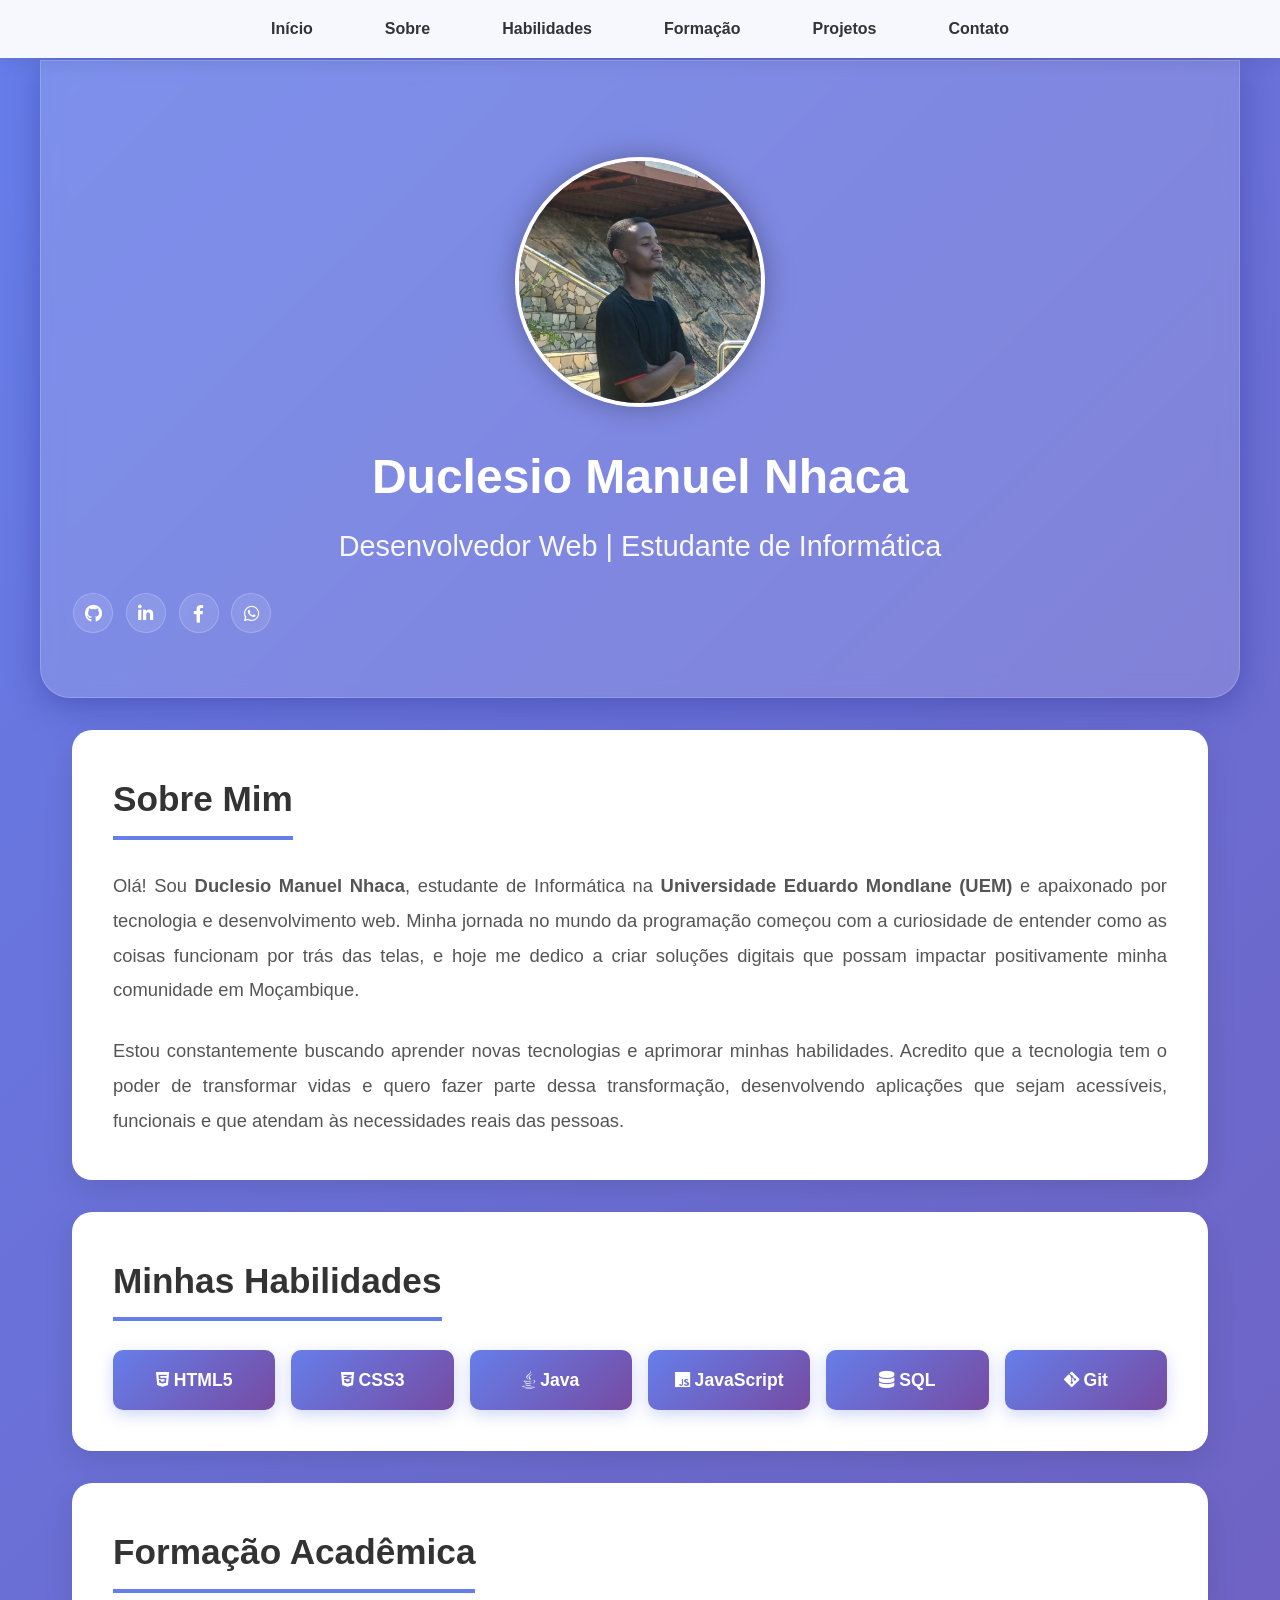
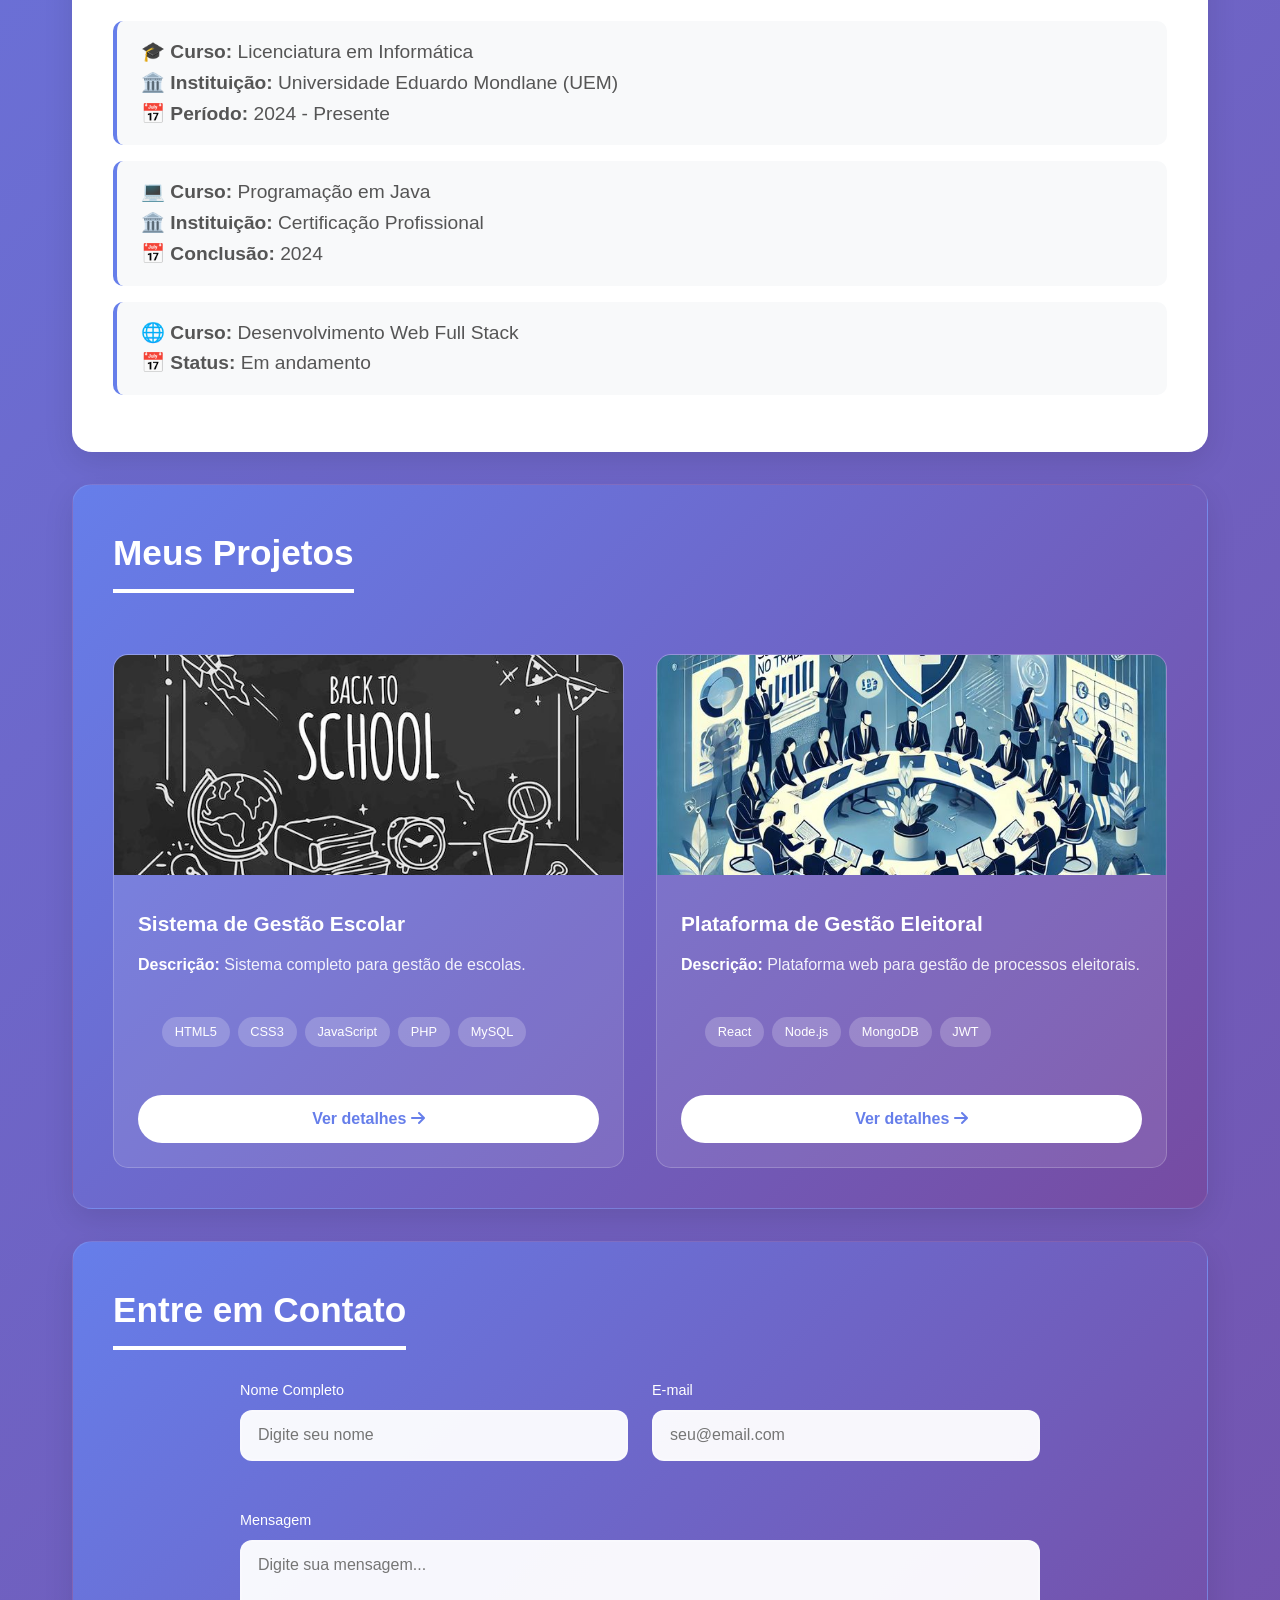
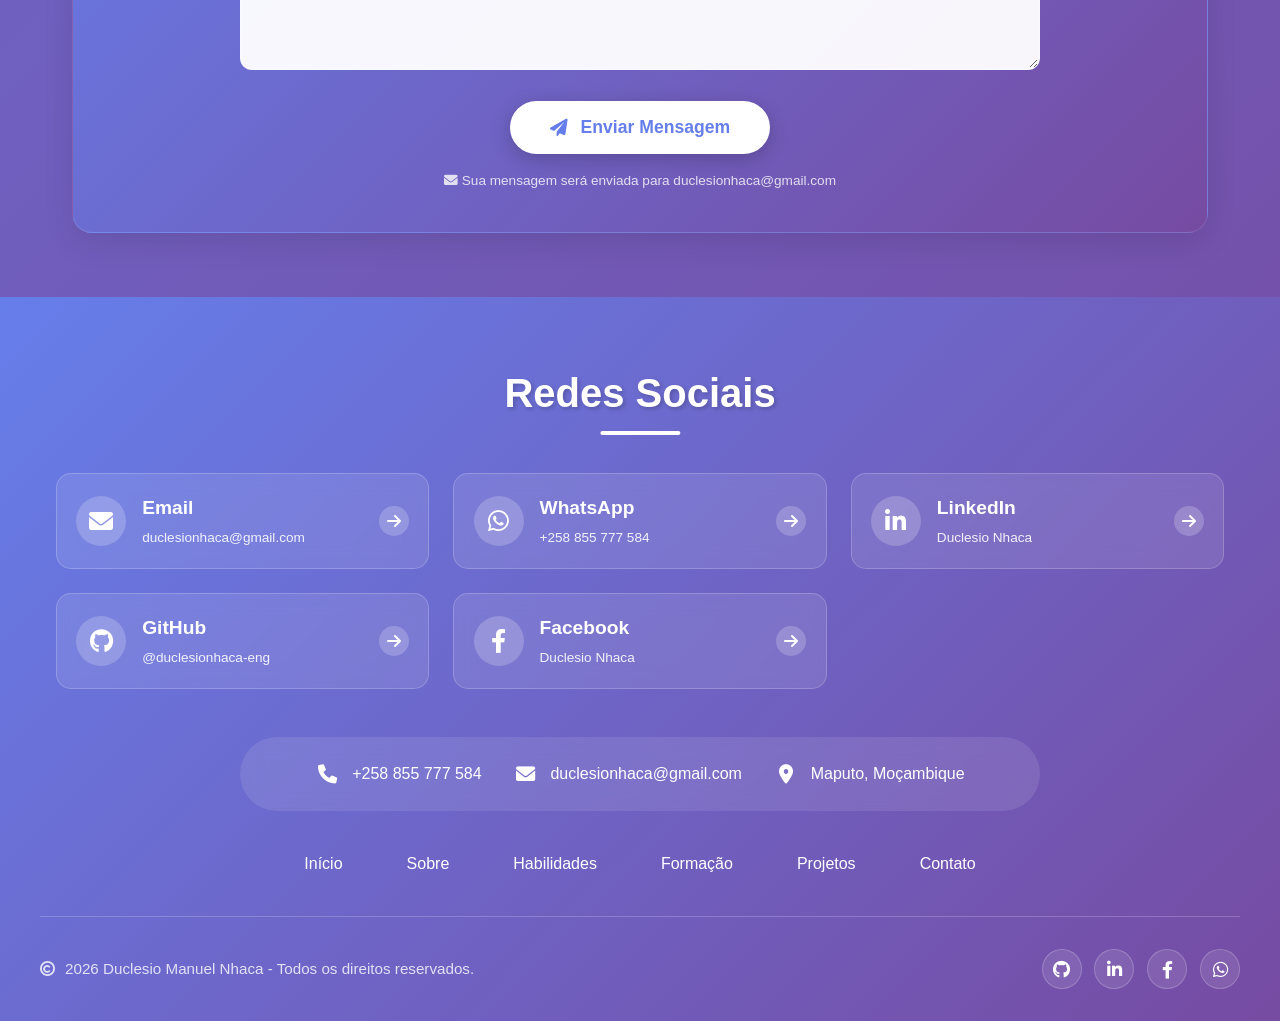
==== commit 091518b1: "mensagem" ====
--- a/index.html
+++ b/index.html
@@ -3,14 +3,12 @@
 <head>
     <meta charset="UTF-8">
     <meta name="viewport" content="width=device-width, initial-scale=1.0">
-    <meta name="description" content="Portfólio profissional de Duclesio Manuel Nhaca - Desenvolvedor Web especializado em criação de soluções digitais">
-    <meta name="keywords" content="desenvolvedor web, programador, portfólio, Moçambique, HTML, CSS, JavaScript, Java">
+    <meta name="description" content="Portfólio profissional de Duclesio Manuel Nhaca - Desenvolvedor Web">
+    <meta name="keywords" content="desenvolvedor web, programador, portfólio, Moçambique">
     <meta name="author" content="Duclesio Manuel Nhaca">
-    <meta name="robots" content="index, follow">
     <link rel="stylesheet" href="style.css">
     <link rel="stylesheet" href="https://cdnjs.cloudflare.com/ajax/libs/font-awesome/6.0.0/css/all.min.css">
-    <script src="script.js"></script>
-    <title>Duclesio Nhaca | Desenvolvedor Web Profissional</title>
+    <title>Duclesio Nhaca | Desenvolvedor Web</title>
 </head>
 <body>
     <!-- MENU PRINCIPAL -->
@@ -27,7 +25,7 @@
 
     <!-- HEADER / HOME -->
     <header id="home">
-        <img src="minha.jpeg" alt="Duclesio Manuel Nhaca - Desenvolvedor Web" class="minha-foto">
+        <img src="minha.jpeg" alt="Duclesio Manuel Nhaca" class="minha-foto">
         <h1>Duclesio Manuel Nhaca</h1>
         <h2>Desenvolvedor Web | Estudante de Informática</h2>
         <div class="sociais-mini">
@@ -104,7 +102,7 @@
                     <img src="escola.jfif" alt="Sistema de Gestão Escolar" class="img-projeto">
                     <div>
                         <h3>Sistema de Gestão Escolar</h3>
-                        <p><strong>Descrição:</strong> Sistema completo para gestão de escolas, incluindo cadastro de alunos, professores, turmas e boletins.</p>
+                        <p><strong>Descrição:</strong> Sistema completo para gestão de escolas.</p>
                         <div class="tecnologias">
                             <span class="tech-tag">HTML5</span>
                             <span class="tech-tag">CSS3</span>
@@ -120,7 +118,7 @@
                     <img src="sge.jfif" alt="Plataforma de Gestão Eleitoral" class="img-projeto">
                     <div>
                         <h3>Plataforma de Gestão Eleitoral</h3>
-                        <p><strong>Descrição:</strong> Plataforma web para gestão de processos eleitorais, com cadastro de candidatos, votação online e apuração de resultados.</p>
+                        <p><strong>Descrição:</strong> Plataforma web para gestão de processos eleitorais.</p>
                         <div class="tecnologias">
                             <span class="tech-tag">React</span>
                             <span class="tech-tag">Node.js</span>
@@ -133,43 +131,39 @@
             </div>
         </section>
 
-        <!-- SEÇÃO CONTATO -->
+        <!-- SEÇÃO CONTATO - SEM action e method -->
         <section id="contato" class="secao">
             <h2>Entre em Contato</h2>
-            <form id="form-contato" action="https://formsubmit.co/Duclesionhaca@gmail.com" method="POST">
-    <div class="form-grupo">
-        <label for="nome">
-            <i class="fas fa-user"></i> Nome:
-        </label>
-        <input type="text" id="nome" name="nome" placeholder="Digite seu nome completo..." required>
-    </div>
-    
-    <div class="form-grupo">
-        <label for="email">
-            <i class="fas fa-envelope"></i> E-mail:
-        </label>
-        <input type="email" id="email" name="email" placeholder="seu@email.com..." required>
-    </div>
-
-    <div class="form-grupo">
-        <label for="assunto">
-            <i class="fas fa-comment"></i> Mensagem:
-        </label>
-        <textarea id="assunto" name="mensagem" placeholder="Digite sua mensagem..." required></textarea>
-    </div>
-
-    <!-- Campos ocultos para melhor configuração -->
-    <input type="hidden" name="_subject" value="Novo contato do Portfólio!">
-    <input type="hidden" name="_captcha" value="false">
-    <input type="hidden" name="_template" value="table">
-    <input type="hidden" name="_replyto" value="email">
-
-    <div class="container-botao">
-        <button type="submit" class="btn-enviar">
-            <i class="fas fa-paper-plane"></i> Enviar Mensagem
-        </button>
-    </div>
-</form>
+            
+            <form id="form-contato"  method="POST" action="294bc2a1395d41b96acfce2d648357b1">
+                <div class="form-row">
+                    <div class="form-grupo">
+                        <label for="nome">Nome Completo</label>
+                        <input type="text" id="nome" name="nome" placeholder="Digite seu nome" required>
+                    </div>
+                    
+                    <div class="form-grupo">
+                        <label for="email">E-mail</label>
+                        <input type="email" id="email" name="email" placeholder="seu@email.com" required>
+                    </div>
+                </div>
+                
+                <div class="form-grupo-full">
+                    <label for="mensagem">Mensagem</label>
+                    <textarea id="mensagem" name="mensagem" placeholder="Digite sua mensagem..." required></textarea>
+                </div>
+                
+                <div class="container-botao">
+                    <button type="submit" class="btn-enviar">
+                        <i class="fas fa-paper-plane"></i>
+                        Enviar Mensagem
+                    </button>
+                </div>
+            </form>
+            
+            <p style="text-align: center; margin-top: 1rem; font-size: 0.85rem; opacity: 0.8;">
+                <i class="fas fa-envelope"></i> Sua mensagem será enviada para duclesionhaca@gmail.com
+            </p>
         </section>
     </main>
 
@@ -177,104 +171,59 @@
     <footer>
         <h2>Redes Sociais</h2>
         
-        <!-- Cards de Redes Sociais -->
         <div class="cards-sociais">
-            <a href="mailto:Duclesionhaca@gmail.com" class="card-social email">
-                <div class="icone-social">
-                    <i class="fas fa-envelope"></i>
-                </div>
+            <a href="mailto:duclesionhaca@gmail.com" class="card-social email">
+                <div class="icone-social"><i class="fas fa-envelope"></i></div>
                 <div class="info-social">
                     <h3>Email</h3>
-                    <p>Duclesionhaca@gmail.com</p>
-                </div>
-                <div class="seta-social">
-                    <i class="fas fa-arrow-right"></i>
-                </div>
+                    <p>duclesionhaca@gmail.com</p>
+                </div>
+                <div class="seta-social"><i class="fas fa-arrow-right"></i></div>
             </a>
 
             <a href="https://wa.me/258855777584" target="_blank" class="card-social whatsapp">
-                <div class="icone-social">
-                    <i class="fab fa-whatsapp"></i>
-                </div>
+                <div class="icone-social"><i class="fab fa-whatsapp"></i></div>
                 <div class="info-social">
                     <h3>WhatsApp</h3>
                     <p>+258 855 777 584</p>
                 </div>
-                <div class="seta-social">
-                    <i class="fas fa-arrow-right"></i>
-                </div>
+                <div class="seta-social"><i class="fas fa-arrow-right"></i></div>
             </a>
 
             <a href="https://www.linkedin.com/in/duclesio-nhaca" target="_blank" class="card-social linkedin">
-                <div class="icone-social">
-                    <i class="fab fa-linkedin-in"></i>
-                </div>
+                <div class="icone-social"><i class="fab fa-linkedin-in"></i></div>
                 <div class="info-social">
                     <h3>LinkedIn</h3>
                     <p>Duclesio Nhaca</p>
                 </div>
-                <div class="seta-social">
-                    <i class="fas fa-arrow-right"></i>
-                </div>
+                <div class="seta-social"><i class="fas fa-arrow-right"></i></div>
             </a>
 
             <a href="https://github.com/duclesionhaca-eng" target="_blank" class="card-social github">
-                <div class="icone-social">
-                    <i class="fab fa-github"></i>
-                </div>
+                <div class="icone-social"><i class="fab fa-github"></i></div>
                 <div class="info-social">
                     <h3>GitHub</h3>
                     <p>@duclesionhaca-eng</p>
                 </div>
-                <div class="seta-social">
-                    <i class="fas fa-arrow-right"></i>
-                </div>
+                <div class="seta-social"><i class="fas fa-arrow-right"></i></div>
             </a>
 
             <a href="https://facebook.com/DuclesioNhaca" target="_blank" class="card-social facebook">
-                <div class="icone-social">
-                    <i class="fab fa-facebook-f"></i>
-                </div>
+                <div class="icone-social"><i class="fab fa-facebook-f"></i></div>
                 <div class="info-social">
                     <h3>Facebook</h3>
                     <p>Duclesio Nhaca</p>
                 </div>
-                <div class="seta-social">
-                    <i class="fas fa-arrow-right"></i>
-                </div>
-            </a>
-
-            <a href="#" target="_blank" class="card-social instagram">
-                <div class="icone-social">
-                    <i class="fab fa-instagram"></i>
-                </div>
-                <div class="info-social">
-                    <h3>Instagram</h3>
-                    <p>@duclesio.nhaca</p>
-                </div>
-                <div class="seta-social">
-                    <i class="fas fa-arrow-right"></i>
-                </div>
-            </a>
-        </div>
-
-        <!-- Informações de Contato -->
+                <div class="seta-social"><i class="fas fa-arrow-right"></i></div>
+            </a>
+        </div>
+
         <div class="info-contato-simples">
-            <div class="item-contato">
-                <i class="fas fa-phone"></i>
-                <span>+258 855 777 584</span>
-            </div>
-            <div class="item-contato">
-                <i class="fas fa-envelope"></i>
-                <span>Duclesionhaca@gmail.com</span>
-            </div>
-            <div class="item-contato">
-                <i class="fas fa-map-marker-alt"></i>
-                <span>Maputo, Moçambique</span>
-            </div>
-        </div>
-
-        <!-- Links Rápidos -->
+            <div class="item-contato"><i class="fas fa-phone"></i><span>+258 855 777 584</span></div>
+            <div class="item-contato"><i class="fas fa-envelope"></i><span>duclesionhaca@gmail.com</span></div>
+            <div class="item-contato"><i class="fas fa-map-marker-alt"></i><span>Maputo, Moçambique</span></div>
+        </div>
+
         <div class="links-rapidos">
             <a href="#home" class="link-rapido">Início</a>
             <a href="#sobre" class="link-rapido">Sobre</a>
@@ -284,91 +233,18 @@
             <a href="#contato" class="link-rapido">Contato</a>
         </div>
         
-        <!-- Rodapé Inferior -->
         <div class="rodape-inferior">
-            <p class="copyright">
-                <i class="far fa-copyright"></i> 2026 Duclesio Manuel Nhaca - Todos os direitos reservados.
-            </p>
-            
+            <p class="copyright"><i class="far fa-copyright"></i> 2026 Duclesio Manuel Nhaca - Todos os direitos reservados.</p>
             <div class="sociais-mini">
-                <a href="https://github.com/duclesionhaca-eng" target="_blank" class="mini-social" title="GitHub">
-                    <i class="fab fa-github"></i>
-                </a>
-                <a href="https://www.linkedin.com/in/duclesio-nhaca" target="_blank" class="mini-social" title="LinkedIn">
-                    <i class="fab fa-linkedin-in"></i>
-                </a>
-                <a href="https://facebook.com/DuclesioNhaca" target="_blank" class="mini-social" title="Facebook">
-                    <i class="fab fa-facebook-f"></i>
-                </a>
-                <a href="https://wa.me/258855777584" target="_blank" class="mini-social" title="WhatsApp">
-                    <i class="fab fa-whatsapp"></i>
-                </a>
+                <a href="https://github.com/duclesionhaca-eng" target="_blank" class="mini-social" title="GitHub"><i class="fab fa-github"></i></a>
+                <a href="https://www.linkedin.com/in/duclesio-nhaca" target="_blank" class="mini-social" title="LinkedIn"><i class="fab fa-linkedin-in"></i></a>
+                <a href="https://facebook.com/DuclesioNhaca" target="_blank" class="mini-social" title="Facebook"><i class="fab fa-facebook-f"></i></a>
+                <a href="https://wa.me/258855777584" target="_blank" class="mini-social" title="WhatsApp"><i class="fab fa-whatsapp"></i></a>
             </div>
         </div>
     </footer>
 
-    <script>
-        // Smooth scroll para links do menu
-        document.querySelectorAll('a[href^="#"]').forEach(anchor => {
-            anchor.addEventListener('click', function (e) {
-                e.preventDefault();
-                const target = document.querySelector(this.getAttribute('href'));
-                if (target) {
-                    target.scrollIntoView({
-                        behavior: 'smooth',
-                        block: 'start'
-                    });
-                }
-            });
-        });
-
-        // Animação de entrada para as seções
-        const observerOptions = {
-            threshold: 0.1,
-            rootMargin: '0px 0px -50px 0px'
-        };
-
-        const observer = new IntersectionObserver((entries) => {
-            entries.forEach(entry => {
-                if (entry.isIntersecting) {
-                    entry.target.style.opacity = '1';
-                    entry.target.style.transform = 'translateY(0)';
-                }
-            });
-        }, observerOptions);
-
-        document.querySelectorAll('.secao').forEach(section => {
-            section.style.opacity = '0';
-            section.style.transform = 'translateY(30px)';
-            section.style.transition = 'all 0.6s ease-out';
-            observer.observe(section);
-        });
-
-        // Mensagem de confirmação para o formulário
-        const form = document.getElementById('form-contato');
-        if (form) {
-            form.addEventListener('submit', function(e) {
-                e.preventDefault();
-                alert('Obrigado pela mensagem! Entrarei em contato em breve.');
-                form.reset();
-            });
-        }
-
-        // Efeito de digitação no título
-        const titulo = document.querySelector('#home h1');
-        if (titulo) {
-            const textoOriginal = titulo.textContent;
-            titulo.textContent = '';
-            let i = 0;
-            function typeWriter() {
-                if (i < textoOriginal.length) {
-                    titulo.textContent += textoOriginal.charAt(i);
-                    i++;
-                    setTimeout(typeWriter, 100);
-                }
-            }
-            typeWriter();
-        }
-    </script>
+    <!-- APENAS A CHAMADA DO SCRIPT EXTERNO -->
+    <script src="script.js"></script>
 </body>
 </html>
--- a/style.css
+++ b/style.css
@@ -330,13 +330,28 @@
     border-bottom-color: white;
 }
 
+/* ===== FORMULÁRIO DE CONTATO OTIMIZADO ===== */
 form {
-    max-width: 600px;
+    max-width: 800px;
     margin: 0 auto;
+}
+
+/* Grid para campos lado a lado */
+.form-row {
+    display: grid;
+    grid-template-columns: 1fr 1fr;
+    gap: 1.5rem;
+    margin-bottom: 1.5rem;
 }
 
 .form-grupo {
     margin-bottom: 1.5rem;
+}
+
+/* Campo de mensagem ocupa toda largura */
+.form-grupo-full {
+    margin-bottom: 1.5rem;
+    grid-column: span 2;
 }
 
 label {
@@ -344,48 +359,71 @@
     margin-bottom: 0.5rem;
     font-weight: 500;
     color: white;
+    font-size: 0.9rem;
+}
+
+label i {
+    margin-right: 0.5rem;
 }
 
 input, textarea {
     width: 100%;
-    padding: 1rem;
+    padding: 0.9rem 1rem;
     border: 2px solid rgba(255,255,255,0.2);
-    border-radius: 10px;
+    border-radius: 12px;
     font-size: 1rem;
     transition: all 0.3s;
     background: rgba(255,255,255,0.95);
     font-family: inherit;
+}
+
+input:hover, textarea:hover {
+    border-color: rgba(255,255,255,0.5);
 }
 
 input:focus, textarea:focus {
     outline: none;
     border-color: white;
-    box-shadow: 0 0 0 3px rgba(255,255,255,0.3);
+    box-shadow: 0 0 0 3px rgba(255,255,255,0.2);
     transform: translateY(-2px);
+    background: white;
 }
 
 textarea {
-    min-height: 120px;
+    min-height: 130px;
     resize: vertical;
 }
 
 .container-botao {
     text-align: center;
+    margin-top: 1rem;
 }
 
 .btn-enviar {
     background: white;
     color: #667eea;
     border: none;
-    padding: 1rem 3rem;
-    border-radius: 30px;
+    padding: 1rem 2.5rem;
+    border-radius: 50px;
     font-weight: 600;
     font-size: 1.1rem;
     cursor: pointer;
     transition: all 0.3s;
-    box-shadow: 0 5px 15px rgba(0,0,0,0.2);
+    box-shadow: 0 5px 20px rgba(0,0,0,0.2);
     position: relative;
     overflow: hidden;
+    display: inline-flex;
+    align-items: center;
+    gap: 0.8rem;
+}
+
+.btn-enviar i {
+    font-size: 1.1rem;
+    transition: transform 0.3s;
+}
+
+.btn-enviar:hover i {
+    transform: translateX(5px);
 }
 
 .btn-enviar::before {
@@ -396,7 +434,7 @@
     width: 0;
     height: 0;
     border-radius: 50%;
-    background: rgba(102, 126, 234, 0.3);
+    background: rgba(102, 126, 234, 0.2);
     transform: translate(-50%, -50%);
     transition: width 0.6s, height 0.6s;
 }
@@ -409,8 +447,83 @@
 .btn-enviar:hover {
     background: #667eea;
     color: white;
-    transform: scale(1.05);
+    transform: translateY(-3px);
     box-shadow: 0 8px 25px rgba(0,0,0,0.3);
+}
+
+.btn-enviar:active {
+    transform: translateY(0);
+}
+
+/* Estilos para mensagens de erro */
+.mensagem-erro {
+    font-size: 0.75rem;
+    margin-top: 0.3rem;
+    display: flex;
+    align-items: center;
+    gap: 0.3rem;
+}
+
+.mensagem-erro i {
+    font-size: 0.7rem;
+}
+
+/* Estilos para campos com sucesso */
+input.valid, textarea.valid {
+    border-color: #51cf66;
+    background: #f0fff4;
+}
+
+input.invalid, textarea.invalid {
+    border-color: #ff6b6b;
+    background: #fff5f5;
+}
+
+/* Ícone de validação */
+.input-wrapper {
+    position: relative;
+    width: 100%;
+}
+
+.validacao-icon {
+    position: absolute;
+    right: 15px;
+    top: 50%;
+    transform: translateY(-50%);
+    font-size: 1rem;
+    pointer-events: none;
+}
+
+/* Responsividade */
+@media (max-width: 768px) {
+    .form-row {
+        grid-template-columns: 1fr;
+        gap: 1rem;
+    }
+    
+    .form-grupo-full {
+        grid-column: span 1;
+    }
+    
+    .btn-enviar {
+        padding: 0.9rem 2rem;
+        font-size: 1rem;
+    }
+    
+    input, textarea {
+        padding: 0.8rem 1rem;
+    }
+}
+
+@media (max-width: 480px) {
+    form {
+        padding: 0 0.5rem;
+    }
+    
+    .btn-enviar {
+        width: 100%;
+        justify-content: center;
+    }
 }
 
 /* ===== FOOTER ===== */
